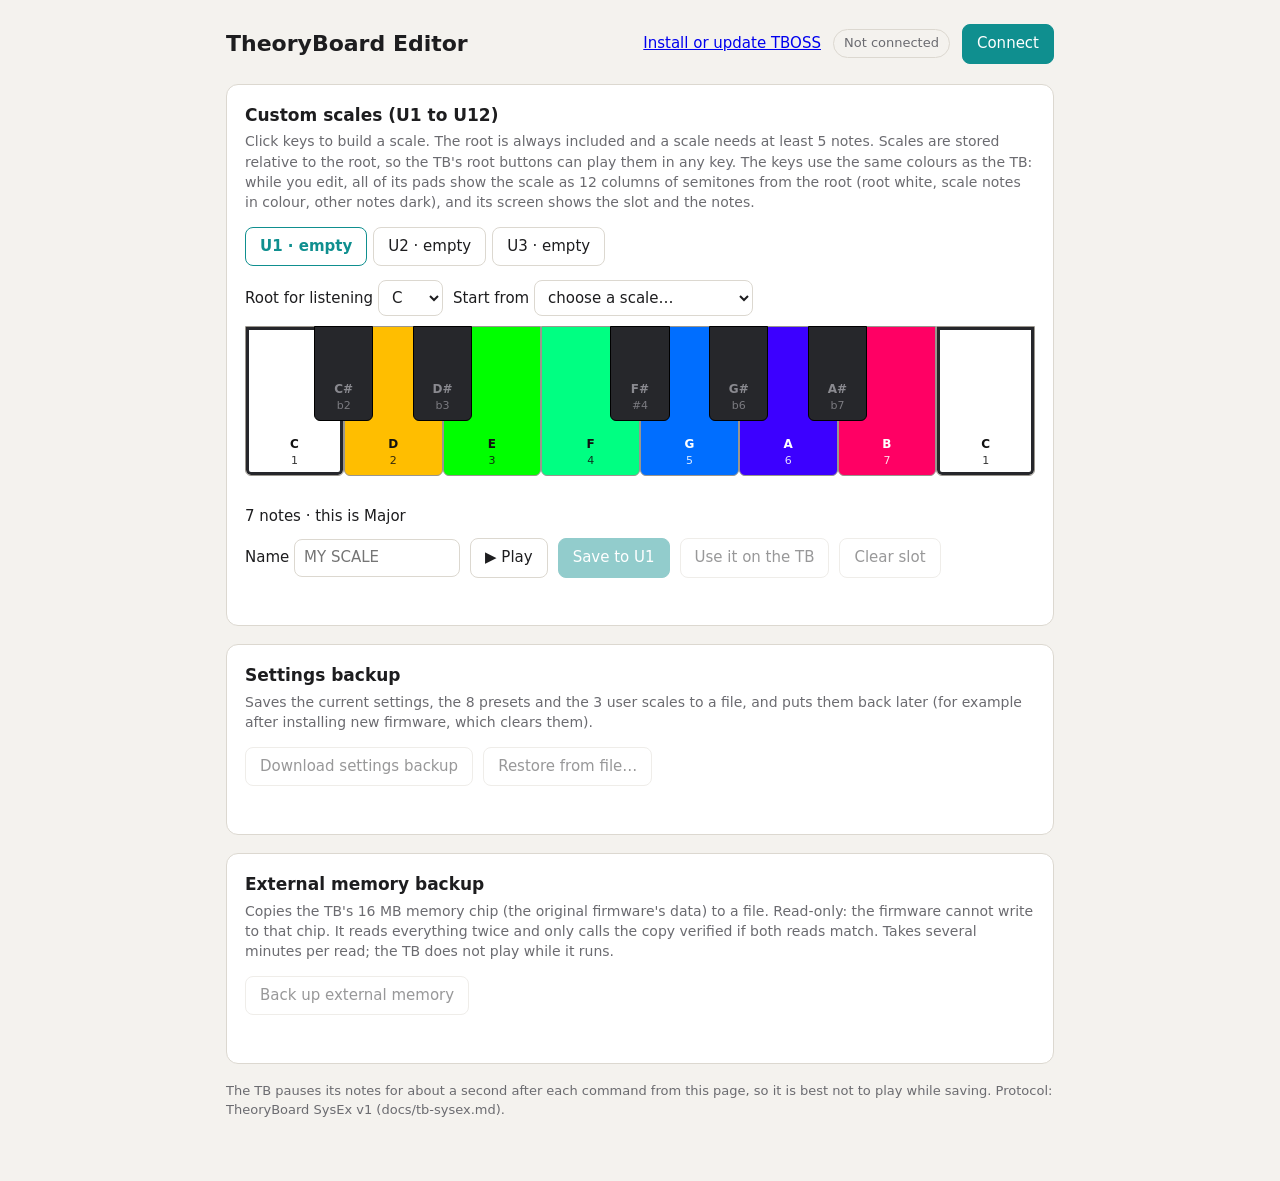
==== webapp/index.html @ 1daba5ea "TBOSS 0.6.0 (pre-release): chord panel, drums, more scales and layouts, strum, arp, expression, peda" ====
<!doctype html>
<!-- SPDX-License-Identifier: GPL-3.0-or-later - TheoryBoard editor: user scales, settings backup and
     external-memory backup over Web MIDI SysEx (protocol: tb-protocol.js, docs/tb-sysex.md).
     Start it with:  python scripts/tboss_editor.py   (serves it on localhost and opens it) -->
<html lang="en">
<head>
<meta charset="utf-8">
<meta name="viewport" content="width=device-width, initial-scale=1">
<title>TheoryBoard Editor</title>
<link rel="icon" href="data:,">
<style>
  :root {
    --bg: #f4f2ee; --panel: #ffffff; --text: #1d1d1f; --muted: #6b6b70; --line: #dcd8d0;
    --accent: #0f8f8f; --accent-text: #ffffff; --white-key: #ffffff; --black-key: #1f2024;
    --warn: #b3261e; --ok: #2b7a3d;
  }
  @media (prefers-color-scheme: dark) {
    :root { --bg: #151618; --panel: #1f2124; --text: #ecebe8; --muted: #9a9aa0; --line: #33363b;
      --white-key: #e9e7e2; --black-key: #0b0b0c; --warn: #f2726a; --ok: #6fcf86; }
  }
  * { box-sizing: border-box; }
  body { margin: 0; background: var(--bg); color: var(--text);
    font: 15px/1.45 system-ui, -apple-system, "Segoe UI", Roboto, sans-serif; }
  main { max-width: 860px; margin: 0 auto; padding: 24px 16px 48px; }
  header { display: flex; align-items: center; gap: 12px; flex-wrap: wrap; margin-bottom: 20px; }
  h1 { font-size: 22px; margin: 0; flex: 1; }
  h2 { font-size: 17px; margin: 0 0 4px; }
  section { background: var(--panel); border: 1px solid var(--line); border-radius: 12px; padding: 18px; margin-bottom: 18px; }
  p.hint { color: var(--muted); margin: 4px 0 14px; font-size: 14px; }
  button { font: inherit; padding: 8px 14px; border-radius: 8px; border: 1px solid var(--line);
    background: var(--panel); color: var(--text); cursor: pointer; }
  button.primary { background: var(--accent); border-color: var(--accent); color: var(--accent-text); }
  button:disabled { opacity: .45; cursor: not-allowed; }
  select, input[type=text] { font: inherit; padding: 7px 9px; border-radius: 8px; border: 1px solid var(--line);
    background: var(--panel); color: var(--text); }
  .row { display: flex; gap: 10px; align-items: center; flex-wrap: wrap; margin: 10px 0; }
  .pill { font-size: 13px; padding: 4px 10px; border-radius: 999px; border: 1px solid var(--line); color: var(--muted); }
  .pill.on { color: var(--ok); border-color: var(--ok); }
  .tabs { display: flex; flex-wrap: wrap; gap: 6px; margin: 8px 0 14px; }
  .tabs button[aria-selected=true] { border-color: var(--accent); color: var(--accent); font-weight: 600; }
  .piano { position: relative; height: 170px; margin: 8px 0 4px; user-select: none; touch-action: manipulation; }
  .key { position: absolute; top: 0; border: 1px solid #9a968e; border-radius: 0 0 6px 6px; cursor: pointer;
    display: flex; flex-direction: column; justify-content: flex-end; align-items: center; padding-bottom: 6px;
    font-size: 12px; font-weight: 600; }
  .key.white { height: 150px; background: var(--white-key); color: #333; z-index: 1; }
  .key.black { height: 95px; background: var(--black-key); color: #ddd; z-index: 2; border-color: #000; }
  /* Same colours as the board's pads in editor view: root white, scale notes in their
     rainbow colour (tb-protocol.js PAD_HUES), other notes nearly dark. */
  .key.off { background: #26272b; color: #8a8a90; border-color: #000; }
  .key.root { cursor: default; box-shadow: inset 0 0 0 3px #26272b; }
  .key.outside { opacity: .25; cursor: default; }
  .key small { font-weight: 400; font-size: 11px; opacity: .85; }
  .key.playing { outline: 3px solid #f2c94c; outline-offset: -3px; }
  .status { min-height: 1.4em; font-size: 14px; }
  .status.err { color: var(--warn); } .status.good { color: var(--ok); }
  progress { width: 100%; height: 14px; }
  code { font-size: 13px; }
  .facts { font-size: 13px; color: var(--muted); }
  .hidden { display: none; }
  a.download { display: inline-block; margin-right: 12px; }
</style>
</head>
<body>
<main>
  <header>
    <h1>TheoryBoard Editor</h1>
    <a href="install.html">Install or update TBOSS</a>
    <span id="conn" class="pill">Not connected</span>
    <button id="connect" class="primary">Connect</button>
  </header>
  <div id="unsupported" class="status err hidden">This browser has no Web MIDI. Use Chrome or Edge on a desktop computer.</div>
  <div class="row hidden" id="ports">
    <label>Board: <select id="portSelect"></select></label>
    <span class="facts" id="facts"></span>
  </div>

  <section id="scales">
    <h2>Custom scales (U1 to U12)</h2>
    <p class="hint">Click keys to build a scale. The root is always included and a scale needs at least 5 notes.
      Scales are stored relative to the root, so the TB's root buttons can play them in any key.
      The keys use the same colours as the TB: while you edit, all of its pads show the scale as 12 columns of
      semitones from the root (root white, scale notes in colour, other notes dark), and its screen shows the slot and
      the notes.</p>
    <div class="tabs" role="tablist" id="slotTabs"></div>
    <div class="row">
      <label>Root for listening <select id="root"></select></label>
      <label>Start from <select id="startFrom"><option value="">choose a scale…</option></select></label>
    </div>
    <div class="piano" id="piano" aria-label="One octave of piano keys"></div>
    <div class="row"><span id="summary"></span></div>
    <div class="row">
      <label>Name <input type="text" id="name" maxlength="12" placeholder="MY SCALE" size="14"></label>
      <button id="play">▶ Play</button>
      <button id="save" class="primary" disabled>Save to U1</button>
      <button id="use" disabled>Use it on the TB</button>
      <button id="clear" disabled>Clear slot</button>
    </div>
    <div class="status" id="scaleStatus"></div>
  </section>

  <section>
    <h2>Settings backup</h2>
    <p class="hint">Saves the current settings, the 8 presets and the 3 user scales to a file, and puts them back later
      (for example after installing new firmware, which clears them).</p>
    <div class="row">
      <button id="backup" disabled>Download settings backup</button>
      <label><button id="restorePick" disabled>Restore from file…</button><input type="file" id="restoreFile" accept=".json" class="hidden"></label>
    </div>
    <div class="status" id="settingsStatus"></div>
  </section>

  <section>
    <h2>External memory backup</h2>
    <p class="hint">Copies the TB's 16 MB memory chip (the original firmware's data) to a file. Read-only: the firmware cannot
      write to that chip. It reads everything twice and only calls the copy verified if both reads match.
      Takes several minutes per read; the TB does not play while it runs.</p>
    <div class="row">
      <button id="norStart" disabled>Back up external memory</button>
      <button id="norCancel" class="hidden">Cancel</button>
    </div>
    <progress id="norProgress" value="0" max="1" class="hidden"></progress>
    <div class="status" id="norStatus"></div>
    <div id="norLinks"></div>
  </section>

  <p class="facts">The TB pauses its notes for about a second after each command from this page, so it is best not to
    play while saving. Protocol: TheoryBoard SysEx v1 (docs/tb-sysex.md).</p>
</main>
<script type="module">
import * as tb from './tb-protocol.js';
import * as midi from './tb-midi.js';

const $ = (id) => document.getElementById(id);
const NOTES = ['C', 'C#', 'D', 'D#', 'E', 'F', 'F#', 'G', 'G#', 'A', 'A#', 'B'];
const BLACK = new Set([1, 3, 6, 8, 10]);
const state = { access: null, out: null, inp: null, info: null, slot: 0, slots: [null, null, null],
  mask: tb.maskOf([0, 2, 4, 5, 7, 9, 11]), root: 0, busy: false, cancel: false };

// ---- Web MIDI request/reply (tb-midi.js) -------------------------------------------
const link = midi.caller();
const call = (message, timeout) => link.call(message, timeout);
const ok = (message, timeout) => link.ok(message, timeout);
function say(id, text, kind = '') { const el = $(id); el.textContent = text; el.className = 'status ' + kind; }

// ---- connection -------------------------------------------------------------
function fillPorts() {
  const sel = $('portSelect'); const list = midi.boardOutputs(state.access);
  sel.innerHTML = '';
  for (const p of list) sel.add(new Option(p.name, p.id));
  $('ports').classList.toggle('hidden', !list.length);
  return list;
}
async function usePort(id) {
  state.out = state.access.outputs.get(id) || null;
  state.inp = midi.inputFor(state.access, state.out);
  link.use(state.out, state.inp);
  await identify();
}
async function identify() {
  try {
    state.info = tb.decodeIdentify(await ok(tb.identify()));
    const i = state.info;
    $('conn').textContent = 'Connected'; $('conn').classList.add('on');
    $('facts').textContent = `firmware ${i.version ? 'TBOSS ' + i.version : 'stage ' + i.stage}, protocol v${i.protocol}; external memory: ` +
      (i.norPresent ? `${i.norBytes / 1048576} MB (JEDEC ${i.jedec.map((b) => b.toString(16).padStart(2, '0')).join(' ')})` : 'not found');
    for (const b of ['backup', 'restorePick']) $(b).disabled = false;
    $('norStart').disabled = !i.norPresent;
  } catch (e) {
    state.info = null;
    $('conn').textContent = 'No TheoryBoard reply'; $('conn').classList.remove('on');
    say('scaleStatus', `Could not talk to the TB (${e.message}). Is TBOSS installed and the right port chosen?`, 'err');
    refreshButtons();
    return;
  }
  try {
    await loadSlots();
  } catch (e) { // the board answered: this is the page itself (for example half of it loaded from an old cache)
    say('scaleStatus', `The page hit an error (${e.message}). Reload it with Ctrl+F5 (Cmd+Shift+R on a Mac).`, 'err');
  }
  refreshButtons();
}
$('connect').onclick = async () => {
  if (!navigator.requestMIDIAccess) { $('unsupported').classList.remove('hidden'); return; }
  try {
    state.access = await midi.access();
  } catch (e) {
    say('scaleStatus', e.message[0].toUpperCase() + e.message.slice(1) + '.', 'err');
    return;
  }
  state.access.onstatechange = () => {
    const list = fillPorts();
    if (!list.some((p) => state.out && p.id === state.out.id)) { state.out = null; link.use(null, null); }
  };
  const list = fillPorts();
  if (!list.length) { say('scaleStatus', 'No MIDI devices found. Plug in the TB and press Connect again.', 'err'); return; }
  $('connect').textContent = 'Reconnect';
  await usePort(list[0].id);
};
$('portSelect').onchange = (e) => usePort(e.target.value);

// ---- scale editor -----------------------------------------------------------
for (let i = 0; i < 12; i++) $('root').add(new Option(NOTES[i], i));
for (const s of tb.KNOWN_SCALES) $('startFrom').add(new Option(s.name, s.mask));
$('root').onchange = (e) => { state.root = +e.target.value; draw(); sendPreview(); };
$('startFrom').onchange = (e) => { if (e.target.value) { state.mask = +e.target.value; draw(); sendPreview(); } e.target.value = ''; };
$('name').oninput = (e) => { const c = tb.cleanName(e.target.value); if (c !== e.target.value.toUpperCase().trimEnd()) e.target.value = c; refreshButtons(); };

// User slots: 12 on firmware 0.6.0+, 3 before (IDENTIFY says which).
const userSlots = () => (state.info && state.info.userScales) || 3;
function slotLabel(i) { const s = state.slots[i]; return `U${i + 1}` + (s && s.mask ? ` · ${s.name || 'unnamed'}` : ' · empty'); }
function drawTabs() {
  const tabs = $('slotTabs'); tabs.innerHTML = '';
  if (state.slot >= userSlots()) state.slot = 0;
  for (let i = 0; i < userSlots(); i++) {
    const b = document.createElement('button');
    b.textContent = slotLabel(i); b.setAttribute('role', 'tab'); b.setAttribute('aria-selected', String(i === state.slot));
    b.onclick = () => { state.slot = i; const s = state.slots[i]; if (s && s.mask) { state.mask = s.mask; $('name').value = s.name; } drawTabs(); draw(); refreshButtons(); sendPreview(); };
    tabs.appendChild(b);
  }
}
function draw() {
  const piano = $('piano'); piano.innerHTML = '';
  // Keys from the white key at/below the root to the white key at/above root + 12.
  const lo = BLACK.has(state.root) ? state.root - 1 : state.root;
  const hiTop = state.root + 12;
  const hi = BLACK.has(hiTop % 12) ? hiTop + 1 : hiTop;
  const whites = []; for (let p = lo; p <= hi; p++) if (!BLACK.has(((p % 12) + 12) % 12)) whites.push(p);
  const w = 100 / whites.length;
  const place = (p, x, width, black) => {
    const offset = p - state.root, pc = ((p % 12) + 12) % 12;
    const k = document.createElement('div');
    k.className = 'key ' + (black ? 'black' : 'white');
    k.dataset.offset = String(offset);
    k.style.left = x + '%'; k.style.width = width + '%';
    const inside = offset >= 0 && offset <= 12;
    const isRoot = offset === 0 || offset === 12;
    const on = inside && ((state.mask >> (offset % 12)) & 1);
    if (!inside) k.classList.add('outside');
    else if (isRoot || on) {
      const [r, g, b] = isRoot ? [255, 255, 255] : tb.PAD_HUES[pc];
      k.style.background = `rgb(${r}, ${g}, ${b})`;
      k.style.color = 0.299 * r + 0.587 * g + 0.114 * b > 140 ? '#111' : '#fff'; // readable on light and dark colours
      if (isRoot) k.classList.add('root');
    } else k.classList.add('off');
    k.innerHTML = inside ? `${NOTES[pc]}<small>${tb.INTERVALS[offset % 12]}</small>` : NOTES[pc];
    k.title = inside ? (isRoot ? 'Root (always in the scale)' : `${NOTES[pc]}: click to ${on ? 'remove' : 'add'}`) : '';
    if (inside && !isRoot) k.onclick = () => { state.mask ^= 1 << offset; draw(); sendPreview(); };
    piano.appendChild(k);
  };
  whites.forEach((p, i) => place(p, i * w, w, false));
  whites.forEach((p, i) => { const b = p + 1; if (BLACK.has(((b % 12) + 12) % 12) && b <= hi) place(b, (i + 1) * w - w * 0.3, w * 0.6, true); });
  const n = tb.noteCount(state.mask), names = tb.scaleNamesFor(state.mask);
  $('summary').textContent = `${n} notes` + (names.length ? ` · this is ${names.join(' / ')}` : '') +
    (n < 5 ? ' · add at least ' + (5 - n) + ' more' : '');
  refreshButtons();
}
function refreshButtons() {
  const connected = !!state.info, valid = tb.maskOk(state.mask);
  $('save').textContent = `Save to U${state.slot + 1}`;
  $('save').disabled = !connected || !valid || state.busy;
  const stored = state.slots[state.slot];
  $('use').disabled = !connected || !stored || !stored.mask || state.busy;
  $('clear').disabled = !connected || !stored || !stored.mask || state.busy;
}
async function loadSlots() {
  state.slots = [];
  for (let i = 0; i < userSlots(); i++) {
    try { state.slots[i] = tb.decodeScale(await ok(tb.getScale(i))); } catch { state.slots[i] = null; }
  }
  const s = state.slots[state.slot];
  if (s && s.mask) { state.mask = s.mask; $('name').value = s.name; }
  drawTabs(); draw(); sendPreview();
}
$('save').onclick = async () => {
  const slot = state.slot, name = tb.cleanName($('name').value) || `SCALE U${slot + 1}`;
  state.busy = true; refreshButtons();
  try {
    await ok(tb.setScale(slot, state.mask, name));
    state.slots[slot] = tb.decodeScale(await ok(tb.getScale(slot)));
    $('name').value = state.slots[slot].name;
    say('scaleStatus', `Saved to U${slot + 1}. Press U${slot + 1} on the TB (or "Use it on the TB") to play it.`, 'good');
  } catch (e) {
    say('scaleStatus', `Not saved: ${e.message}.` + (e.message.includes('accepted') ? ' (A scale in use must keep at least 5 notes and fit the pads.)' : ''), 'err');
  }
  state.busy = false; drawTabs(); refreshButtons();
};
$('use').onclick = async () => {
  try { await ok(tb.selectScale(tb.BUILT_IN_SCALES + state.slot)); say('scaleStatus', `The TB now plays U${state.slot + 1}.`, 'good'); }
  catch (e) { say('scaleStatus', `Could not select it: ${e.message}.`, 'err'); }
};
$('clear').onclick = async () => {
  const slot = state.slot;
  try {
    await ok(tb.setScale(slot, 0, ''));
    state.slots[slot] = { slot, mask: 0, name: '' };
    say('scaleStatus', `U${slot + 1} is empty now.`, 'good');
  } catch (e) { say('scaleStatus', `Not cleared: ${e.message} (the scale in use cannot be cleared; pick another first).`, 'err'); }
  drawTabs(); refreshButtons();
};

// Preview on the TB while editing (no reply, does not pause playing). Expires on the
// TB after 5 s, so it is refreshed every 2 s while the page is visible.
function sendPreview(off = false) {
  if (!state.out || !state.info) return;
  const slot = tb.versionAtLeast(state.info.version, 0, 5) ? state.slot : undefined;
  try { state.out.send(tb.preview(off ? 0 : state.mask, state.root, slot)); } catch { /* port gone */ }
}
setInterval(() => { if (document.visibilityState === 'visible') sendPreview(); }, 2000);
document.addEventListener('visibilitychange', () => { if (document.visibilityState !== 'visible') sendPreview(true); });
window.addEventListener('pagehide', () => sendPreview(true));

// Listen in the browser: the scale up an octave from the chosen root.
// The keys light up as they sound, so it is visible even when the speakers are silent.
let audio = null;
$('play').onclick = async () => {
  const offsets = [...tb.semitonesOf(state.mask), 12];
  try {
    audio = audio || new (window.AudioContext || window.webkitAudioContext)();
    if (audio.state !== 'running') await audio.resume();
    const t0 = audio.currentTime + 0.05;
    offsets.forEach((offset, i) => {
      const osc = audio.createOscillator(), gain = audio.createGain();
      osc.type = 'triangle'; osc.frequency.value = 440 * 2 ** ((60 + state.root + offset - 69) / 12);
      const t = t0 + i * 0.28;
      gain.gain.setValueAtTime(0, audio.currentTime);
      gain.gain.setValueAtTime(0, t); gain.gain.linearRampToValueAtTime(0.3, t + 0.02);
      gain.gain.exponentialRampToValueAtTime(0.001, t + 0.5);
      osc.connect(gain).connect(audio.destination); osc.start(t); osc.stop(t + 0.55);
    });
    offsets.forEach((offset, i) => setTimeout(() => {
      document.querySelectorAll('.key.playing').forEach((k) => k.classList.remove('playing'));
      const key = document.querySelector(`.key[data-offset="${offset}"]`);
      if (key) key.classList.add('playing');
    }, 50 + i * 280));
    setTimeout(() => document.querySelectorAll('.key.playing').forEach((k) => k.classList.remove('playing')), 50 + offsets.length * 280);
    say('scaleStatus', `Playing ${offsets.map((o) => NOTES[(state.root + o) % 12]).join(' ')} (audio ${audio.state}, ` +
      `${audio.sampleRate} Hz). Silent? Check the computer's volume, the tab is not muted, and no other program ` +
      `(for example a DAW or audio interface in exclusive/ASIO mode) is holding the sound device.`);
  } catch (e) {
    say('scaleStatus', `Could not play sound in this browser: ${e.message}`, 'err');
  }
};

// ---- settings backup ----------------------------------------------------------
function download(name, data, type) {
  const url = URL.createObjectURL(new Blob([data], { type }));
  const a = document.createElement('a'); a.href = url; a.download = name; a.click();
  setTimeout(() => URL.revokeObjectURL(url), 60000);
  return url;
}
const stamp = () => new Date().toISOString().slice(0, 19).replace(/[:T]/g, '-');
$('backup').onclick = async () => {
  try {
    const records = await tb.readRecords(call, userSlots());
    download(`theoryboard-settings-${stamp()}.json`,
      JSON.stringify(tb.makeBackup(records, state.info && state.info.version), null, 1), 'application/json');
    say('settingsStatus', `Backup saved: ${records.length} records (settings, presets and user scales).`, 'good');
  } catch (e) { say('settingsStatus', `Backup failed: ${e.message}.`, 'err'); }
};
$('restorePick').onclick = () => $('restoreFile').click();
$('restoreFile').onchange = async (e) => {
  const file = e.target.files[0]; e.target.value = '';
  if (!file) return;
  try {
    const result = await tb.writeRecords(call, tb.parseBackup(await file.text()));
    say('settingsStatus', `Restored ${result.done} of ${result.total} records.` +
      (result.failed.length ? ' Not restored: ' + result.failed.join('; ') : ''), result.failed.length ? 'err' : 'good');
    await loadSlots();
  } catch (err) { say('settingsStatus', `Restore failed: ${err.message}.`, 'err'); }
};

// ---- external memory backup -------------------------------------------------------
async function readNor(size, pass, total, image, compare) {
  const started = performance.now(); let mismatches = 0;
  for (let address = 0; address < size; address += tb.NOR_CHUNK) {
    if (state.cancel) throw new Error('cancelled');
    const length = Math.min(tb.NOR_CHUNK, size - address);
    let chunk = null, lastError = null;
    for (let attempt = 0; attempt < 3 && !chunk; attempt++) {
      try { chunk = tb.decodeNor(await ok(tb.norRead(address, length), 3000), address, length); }
      catch (e) { lastError = e; }
    }
    if (!chunk) throw new Error(`read failed at 0x${address.toString(16)}: ${lastError.message}`);
    if (compare) { for (let i = 0; i < length; i++) if (image[address + i] !== chunk[i]) mismatches++; }
    else image.set(chunk, address);
    const done = (address + length) / size, secs = (performance.now() - started) / 1000;
    $('norProgress').value = (pass - 1 + done) / total;
    say('norStatus', `Read ${pass} of ${total}: ${(done * 100).toFixed(1)}% · about ${Math.max(0, Math.round(secs / done - secs))} s left`);
  }
  return mismatches;
}
$('norStart').onclick = async () => {
  const size = state.info && state.info.norBytes;
  if (!size) return;
  state.cancel = false; state.busy = true; refreshButtons();
  $('norStart').disabled = true; $('norCancel').classList.remove('hidden'); $('norProgress').classList.remove('hidden');
  $('norLinks').innerHTML = '';
  const image = new Uint8Array(size);
  try {
    await readNor(size, 1, 2, image, false);
    const mismatches = await readNor(size, 2, 2, image, true);
    const hash = [...new Uint8Array(await crypto.subtle.digest('SHA-256', image))].map((b) => b.toString(16).padStart(2, '0')).join('');
    const name = `theoryboard-external-memory-${stamp()}`;
    const verified = mismatches === 0;
    const info = `TheoryBoard external memory (W25Q128) backup\ncreated ${new Date().toISOString()}\n` +
      `JEDEC ${state.info.jedec.map((b) => b.toString(16).padStart(2, '0')).join(' ')}, ${size} bytes\n` +
      `SHA256 ${hash}\nread twice: ${verified ? 'identical' : mismatches + ' bytes differed (NOT verified)'}\n`;
    const links = $('norLinks');
    for (const [file, data, type] of [[name + '.bin', image, 'application/octet-stream'], [name + '.txt', info, 'text/plain']]) {
      const a = document.createElement('a'); a.className = 'download'; a.textContent = 'Download ' + file;
      a.download = file; a.href = URL.createObjectURL(new Blob([data], { type })); links.appendChild(a);
    }
    say('norStatus', verified ? `Done: both reads identical. SHA256 ${hash.slice(0, 16)}… Save both files somewhere safe.`
      : `Both reads finished but ${mismatches} bytes differed: the copy is NOT verified. Try again.`, verified ? 'good' : 'err');
    $('norProgress').value = 1;
  } catch (e) { say('norStatus', `Stopped: ${e.message}.`, 'err'); }
  state.busy = false; $('norStart').disabled = false; $('norCancel').classList.add('hidden'); refreshButtons();
};
$('norCancel').onclick = () => { state.cancel = true; };

drawTabs(); draw();
if (!navigator.requestMIDIAccess) $('unsupported').classList.remove('hidden');
</script>
</body>
</html>
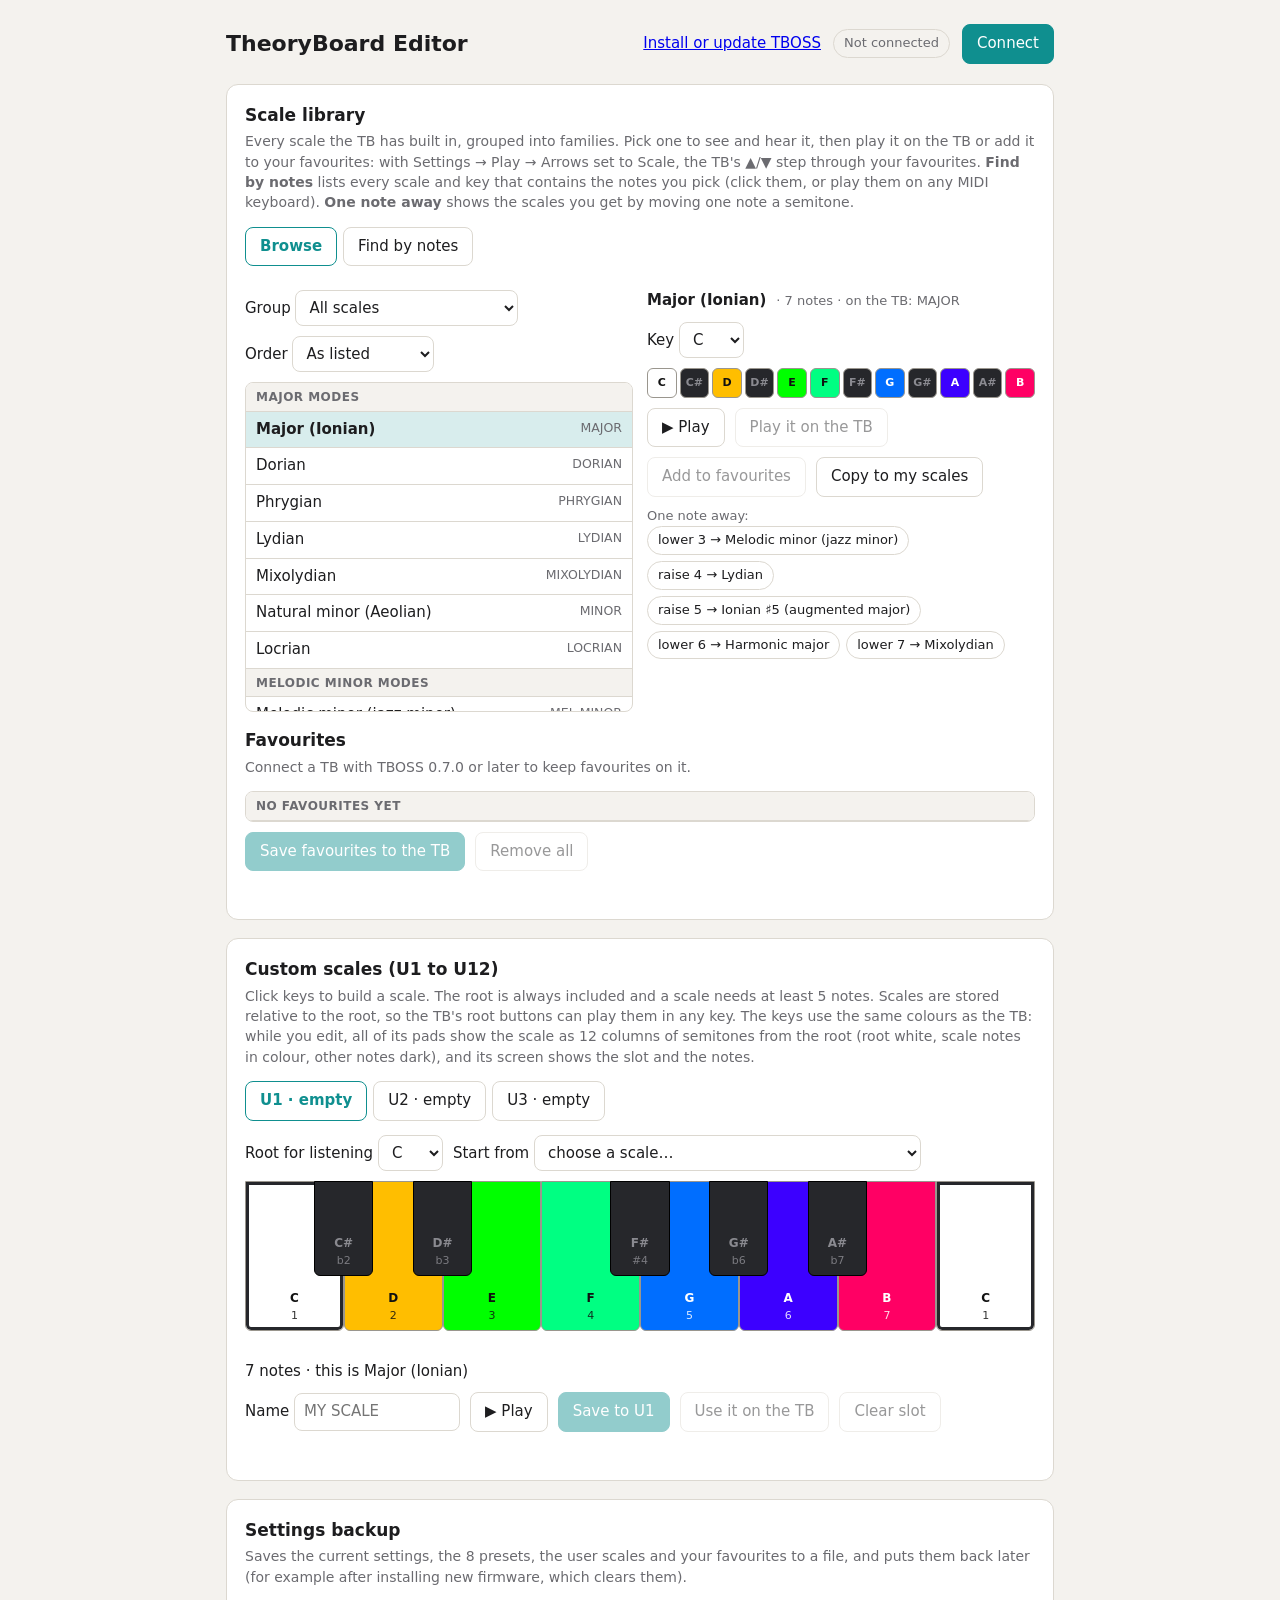
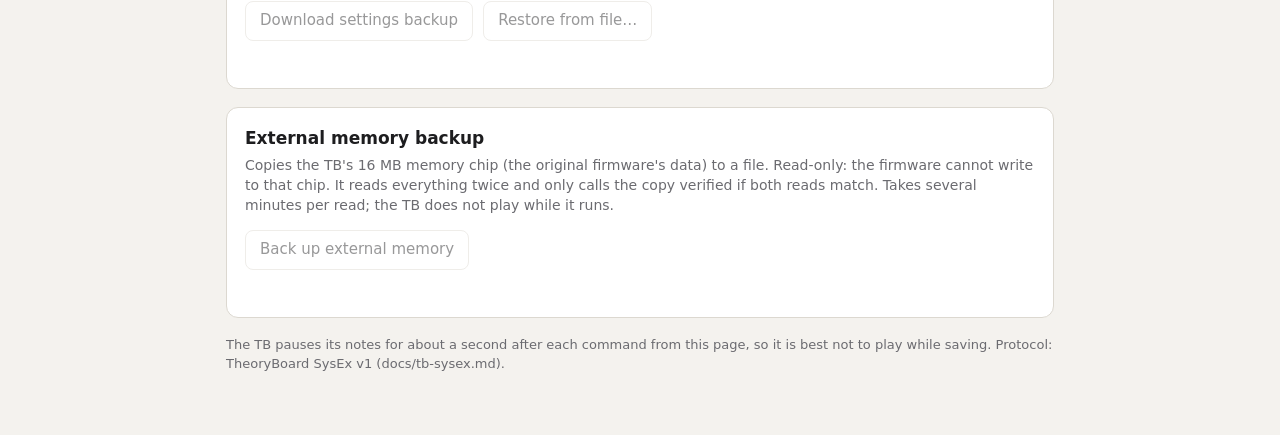
==== commit 33f99e16: "TBOSS 0.7.0 (pre-release): scale library, families, favourites, strum feel and capo 86 built-in scal" ====
--- a/webapp/index.html
+++ b/webapp/index.html
@@ -1,6 +1,7 @@
 <!doctype html>
-<!-- SPDX-License-Identifier: GPL-3.0-or-later - TheoryBoard editor: user scales, settings backup and
-     external-memory backup over Web MIDI SysEx (protocol: tb-protocol.js, docs/tb-sysex.md).
+<!-- SPDX-License-Identifier: GPL-3.0-or-later - TheoryBoard editor: the scale library and favourites,
+     user scales, settings backup and external-memory backup over Web MIDI SysEx (protocol:
+     tb-protocol.js, docs/tb-sysex.md; scale list: tb-scales.js from scripts/gen_scales.py).
      Start it with:  python scripts/tboss_editor.py   (serves it on localhost and opens it) -->
 <html lang="en">
 <head>
@@ -58,6 +59,26 @@
   .facts { font-size: 13px; color: var(--muted); }
   .hidden { display: none; }
   a.download { display: inline-block; margin-right: 12px; }
+  /* Scale library */
+  .lib { display: grid; grid-template-columns: minmax(0, 1fr) minmax(0, 1fr); gap: 14px; }
+  @media (max-width: 680px) { .lib { grid-template-columns: minmax(0, 1fr); } }
+  .list { max-height: 330px; overflow-y: auto; border: 1px solid var(--line); border-radius: 8px; }
+  .list button { display: flex; width: 100%; justify-content: space-between; gap: 8px; text-align: left;
+    border: 0; border-bottom: 1px solid var(--line); border-radius: 0; padding: 7px 10px; background: transparent; }
+  .list button:last-child { border-bottom: 0; }
+  .list button[aria-selected=true] { background: color-mix(in srgb, var(--accent) 16%, transparent); font-weight: 600; }
+  .list .group { padding: 6px 10px 4px; font-size: 12px; font-weight: 600; color: var(--muted); text-transform: uppercase;
+    letter-spacing: .04em; border-bottom: 1px solid var(--line); background: var(--bg); }
+  .list small { color: var(--muted); font-weight: 400; white-space: nowrap; }
+  .strip { display: grid; grid-template-columns: repeat(12, minmax(0, 1fr)); gap: 3px; margin: 8px 0; }
+  .strip div { aspect-ratio: 1; border-radius: 6px; display: flex; align-items: center; justify-content: center;
+    font-size: 11px; font-weight: 600; background: #26272b; color: #8a8a90; cursor: default; user-select: none;
+    border: 1px solid #9a968e; }
+  .strip.pick div { cursor: pointer; }
+  .chips { display: flex; flex-wrap: wrap; gap: 6px; }
+  .chips button { padding: 4px 10px; font-size: 13px; border-radius: 999px; }
+  .fav { display: flex; align-items: center; gap: 6px; padding: 4px 10px; border-bottom: 1px solid var(--line); }
+  .fav span { flex: 1; } .fav button { padding: 2px 8px; font-size: 13px; }
 </style>
 </head>
 <body>
@@ -73,6 +94,53 @@
     <label>Board: <select id="portSelect"></select></label>
     <span class="facts" id="facts"></span>
   </div>
+
+  <section id="library">
+    <h2>Scale library</h2>
+    <p class="hint">Every scale the TB has built in, grouped into families. Pick one to see and hear it, then play it on the TB or
+      add it to your favourites: with Settings → Play → Arrows set to Scale, the TB's ▲/▼ step through your favourites.
+      <b>Find by notes</b> lists every scale and key that contains the notes you pick (click them, or play them on any MIDI
+      keyboard). <b>One note away</b> shows the scales you get by moving one note a semitone.</p>
+    <div class="tabs" role="tablist">
+      <button id="modeBrowse" role="tab" aria-selected="true">Browse</button>
+      <button id="modeFind" role="tab" aria-selected="false">Find by notes</button>
+    </div>
+    <div class="lib">
+      <div>
+        <div id="browseControls" class="row">
+          <label>Group <select id="libGroup"><option value="">All scales</option></select></label>
+          <label>Order <select id="libOrder"><option value="group">As listed</option><option value="bright">Bright → dark</option></select></label>
+        </div>
+        <div id="findControls" class="hidden">
+          <div class="strip pick" id="findStrip" aria-label="Notes to find"></div>
+          <div class="row"><button id="findClear">Clear notes</button><label><input type="checkbox" id="findListen"> Listen to MIDI keyboards</label></div>
+        </div>
+        <div class="list" id="libList"></div>
+      </div>
+      <div>
+        <div class="row"><b id="libName">Major (Ionian)</b><small class="facts" id="libFacts"></small></div>
+        <div class="row"><label>Key <select id="libRoot"></select></label></div>
+        <div class="strip" id="libStrip"></div>
+        <div class="row">
+          <button id="libPlay">▶ Play</button>
+          <button id="libUse" disabled>Play it on the TB</button>
+          <button id="libFav" disabled>Add to favourites</button>
+          <button id="libCopy">Copy to my scales</button>
+        </div>
+        <div class="facts">One note away:</div>
+        <div class="chips" id="libNear"></div>
+        <div class="status" id="libStatus"></div>
+      </div>
+    </div>
+    <h2 style="margin-top:16px">Favourites <small class="facts" id="favCount"></small></h2>
+    <p class="hint" id="favHint">Connect a TB with TBOSS 0.7.0 or later to keep favourites on it.</p>
+    <div class="list" id="favList"></div>
+    <div class="row">
+      <button id="favSave" class="primary" disabled>Save favourites to the TB</button>
+      <button id="favClear" disabled>Remove all</button>
+    </div>
+    <div class="status" id="favStatus"></div>
+  </section>
 
   <section id="scales">
     <h2>Custom scales (U1 to U12)</h2>
@@ -100,7 +168,7 @@
 
   <section>
     <h2>Settings backup</h2>
-    <p class="hint">Saves the current settings, the 8 presets and the 3 user scales to a file, and puts them back later
+    <p class="hint">Saves the current settings, the 8 presets, the user scales and your favourites to a file, and puts them back later
       (for example after installing new firmware, which clears them).</p>
     <div class="row">
       <button id="backup" disabled>Download settings backup</button>
@@ -174,6 +242,7 @@
   }
   try {
     await loadSlots();
+    await loadFavourites();
   } catch (e) { // the board answered: this is the page itself (for example half of it loaded from an old cache)
     say('scaleStatus', `The page hit an error (${e.message}). Reload it with Ctrl+F5 (Cmd+Shift+R on a Mac).`, 'err');
   }
@@ -201,7 +270,6 @@
 // ---- scale editor -----------------------------------------------------------
 for (let i = 0; i < 12; i++) $('root').add(new Option(NOTES[i], i));
 for (const s of tb.KNOWN_SCALES) $('startFrom').add(new Option(s.name, s.mask));
-$('root').onchange = (e) => { state.root = +e.target.value; draw(); sendPreview(); };
 $('startFrom').onchange = (e) => { if (e.target.value) { state.mask = +e.target.value; draw(); sendPreview(); } e.target.value = ''; };
 $('name').oninput = (e) => { const c = tb.cleanName(e.target.value); if (c !== e.target.value.toUpperCase().trimEnd()) e.target.value = c; refreshButtons(); };
 
@@ -341,6 +409,198 @@
   }
 };
 
+
+// ---- scale library, find by notes, one note away, favourites ---------------------------------
+const lib = { mode: 'browse', sel: tb.KNOWN_SCALES[0], find: 0, favs: [], favDirty: false, listeners: [] };
+const favSupported = () => !!state.info && tb.versionAtLeast(state.info.version, 0, 7);
+// Built-in scales and the user slots that hold a scale (ids 12..23).
+function libScales() {
+  const mine = state.slots.map((s, i) => (s && s.mask ? { id: tb.USER_FIRST + i, name: `U${i + 1} · ${s.name || 'unnamed'}`,
+    short: `U${i + 1}`, group: 'My scales', mask: s.mask } : null)).filter(Boolean);
+  return [...tb.KNOWN_SCALES, ...mine];
+}
+function nameOf(id) {
+  const s = libScales().find((x) => x.id === id);
+  return s ? s.name : id >= tb.USER_FIRST && id < tb.USER_FIRST + 12 ? `U${id - tb.USER_FIRST + 1} (empty)` : `scale ${id}`;
+}
+for (const g of [...new Set(tb.KNOWN_SCALES.map((s) => s.group)), 'My scales']) $('libGroup').add(new Option(g, g));
+for (let i = 0; i < 12; i++) $('libRoot').add(new Option(NOTES[i], i));
+function setRoot(root) { state.root = root; $('root').value = String(root); $('libRoot').value = String(root); draw(); drawLibDetail(); sendPreview(); }
+$('root').onchange = (e) => setRoot(+e.target.value);
+$('libRoot').onchange = (e) => setRoot(+e.target.value);
+function cell(el, pc, on, root, label) {
+  const [r, g, b] = root ? [255, 255, 255] : tb.PAD_HUES[pc];
+  if (on) { el.style.background = `rgb(${r}, ${g}, ${b})`; el.style.color = 0.299 * r + 0.587 * g + 0.114 * b > 140 ? '#111' : '#fff'; }
+  else { el.style.background = ''; el.style.color = ''; }
+  el.textContent = label;
+}
+function drawLibList() {
+  const list = $('libList'); list.innerHTML = '';
+  const add = (entry, root, label, detail) => {
+    const b = document.createElement('button');
+    b.setAttribute('aria-selected', String(!!lib.sel && entry.mask === lib.sel.mask && (root === undefined || root === state.root)));
+    const name = document.createElement('span'), small = document.createElement('small');
+    name.textContent = label; small.textContent = detail; b.append(name, small);
+    b.onclick = () => { lib.sel = entry; if (root !== undefined) setRoot(root); drawLibList(); drawLibDetail(); };
+    list.appendChild(b);
+  };
+  const header = (text) => { const d = document.createElement('div'); d.className = 'group'; d.textContent = text; list.appendChild(d); };
+  if (lib.mode === 'find') {
+    if (!lib.find) { header('Pick notes above'); return; }
+    const found = tb.scalesContaining(lib.find, libScales());
+    header(`${found.length} scale${found.length === 1 ? '' : 's'} and keys`);
+    for (const f of found.slice(0, 300)) add(f.scale, f.root, `${NOTES[f.root]} ${f.scale.name}`, `${tb.noteCount(f.scale.mask)} notes`);
+    return;
+  }
+  const group = $('libGroup').value, bright = $('libOrder').value === 'bright';
+  let scales = libScales().filter((s) => !group || s.group === group);
+  if (bright) scales = [...scales].sort((a, b) => tb.noteCount(a.mask) - tb.noteCount(b.mask) || tb.brightness(b.mask) - tb.brightness(a.mask));
+  let last = null;
+  for (const s of scales) {
+    const heading = bright ? `${tb.noteCount(s.mask)} notes, brightest first` : s.group;
+    if (heading !== last) { header(heading); last = heading; }
+    add(s, undefined, s.name, s.short);
+  }
+}
+function drawLibDetail() {
+  const s = lib.sel; if (!s) return;
+  $('libName').textContent = s.name;
+  $('libFacts').textContent = ` · ${tb.noteCount(s.mask)} notes · on the TB: ${s.short}`;
+  const strip = $('libStrip'); strip.innerHTML = '';
+  for (let i = 0; i < 12; i++) {
+    const pc = (state.root + i) % 12, d = document.createElement('div');
+    cell(d, pc, (s.mask >> i) & 1, i === 0, NOTES[pc]);
+    d.title = (s.mask >> i) & 1 ? tb.INTERVALS[i] : '';
+    strip.appendChild(d);
+  }
+  const near = $('libNear'); near.innerHTML = '';
+  const found = tb.neighbours(s.mask, libScales());
+  if (!found.length) near.textContent = 'none of the listed scales';
+  for (const n of found) {
+    const b = document.createElement('button');
+    b.textContent = `${n.to > n.from ? 'raise' : 'lower'} ${tb.INTERVALS[n.from]} → ${n.scale.name}`;
+    b.onclick = () => { lib.sel = n.scale; drawLibList(); drawLibDetail(); };
+    near.appendChild(b);
+  }
+  refreshLib();
+}
+function refreshLib() {
+  const connected = !!state.info;
+  $('libUse').disabled = !connected || !lib.sel;
+  $('libFav').disabled = !favSupported() || !lib.sel || lib.favs.includes(lib.sel.id) || lib.favs.length >= tb.FAVOURITES;
+  $('libFav').textContent = lib.sel && lib.favs.includes(lib.sel.id) ? 'In your favourites' : 'Add to favourites';
+  $('favSave').disabled = !favSupported() || !lib.favDirty;
+  $('favClear').disabled = !favSupported() || !lib.favs.length;
+  $('findListen').disabled = !state.access;
+}
+function drawFind() {
+  const strip = $('findStrip'); strip.innerHTML = '';
+  for (let pc = 0; pc < 12; pc++) {
+    const d = document.createElement('div');
+    cell(d, pc, (lib.find >> pc) & 1, false, NOTES[pc]);
+    d.onclick = () => { lib.find ^= 1 << pc; drawFind(); drawLibList(); };
+    strip.appendChild(d);
+  }
+}
+function setMode(mode) {
+  lib.mode = mode;
+  $('modeBrowse').setAttribute('aria-selected', String(mode === 'browse'));
+  $('modeFind').setAttribute('aria-selected', String(mode === 'find'));
+  $('browseControls').classList.toggle('hidden', mode !== 'browse');
+  $('findControls').classList.toggle('hidden', mode !== 'find');
+  drawLibList();
+}
+$('modeBrowse').onclick = () => setMode('browse');
+$('modeFind').onclick = () => setMode('find');
+$('libGroup').onchange = drawLibList;
+$('libOrder').onchange = drawLibList;
+$('findClear').onclick = () => { lib.find = 0; drawFind(); drawLibList(); };
+// Notes from any MIDI input (the TB itself included) add to the notes to find.
+function onNote(ev) {
+  const [status, note, velocity] = ev.data;
+  if ((status & 0xf0) === 0x90 && velocity > 0) { lib.find |= 1 << (note % 12); drawFind(); drawLibList(); }
+}
+$('findListen').onchange = (e) => {
+  for (const input of lib.listeners) input.removeEventListener('midimessage', onNote);
+  lib.listeners = [];
+  if (e.target.checked && state.access) {
+    for (const input of state.access.inputs.values()) { input.addEventListener('midimessage', onNote); lib.listeners.push(input); }
+    say('libStatus', `Listening to ${lib.listeners.length} MIDI input${lib.listeners.length === 1 ? '' : 's'}: play some notes.`);
+  }
+};
+$('libPlay').onclick = async () => {
+  const s = lib.sel; if (!s) return;
+  const offsets = [...tb.semitonesOf(s.mask), 12];
+  try {
+    audio = audio || new (window.AudioContext || window.webkitAudioContext)();
+    if (audio.state !== 'running') await audio.resume();
+    const t0 = audio.currentTime + 0.05;
+    offsets.forEach((offset, i) => {
+      const osc = audio.createOscillator(), gain = audio.createGain();
+      osc.type = 'triangle'; osc.frequency.value = 440 * 2 ** ((60 + state.root + offset - 69) / 12);
+      const t = t0 + i * 0.25;
+      gain.gain.setValueAtTime(0, audio.currentTime);
+      gain.gain.setValueAtTime(0, t); gain.gain.linearRampToValueAtTime(0.3, t + 0.02);
+      gain.gain.exponentialRampToValueAtTime(0.001, t + 0.45);
+      osc.connect(gain).connect(audio.destination); osc.start(t); osc.stop(t + 0.5);
+    });
+    say('libStatus', `Playing ${NOTES[state.root]} ${s.name}.`);
+  } catch (e) { say('libStatus', `Could not play sound in this browser: ${e.message}`, 'err'); }
+};
+$('libUse').onclick = async () => {
+  try {
+    await ok(tb.selectScale(lib.sel.id));
+    say('libStatus', `The TB now plays ${lib.sel.name} (the key stays as set on the TB).`, 'good');
+  } catch (e) {
+    say('libStatus', `Could not select it: ${e.message}` + (lib.sel.id >= tb.LIBRARY_FIRST ? ' (the library needs TBOSS 0.7.0 or later).' : '.'), 'err');
+  }
+};
+$('libFav').onclick = () => { lib.favs.push(lib.sel.id); lib.favDirty = true; drawFavs(); };
+$('libCopy').onclick = () => {
+  state.mask = lib.sel.mask; $('name').value = tb.cleanName(lib.sel.short);
+  draw(); sendPreview(); refreshButtons();
+  say('scaleStatus', `Copied ${lib.sel.name}: change it if you like, then save it to a slot.`, 'good');
+  $('scales').scrollIntoView({ behavior: 'smooth' });
+};
+function drawFavs() {
+  const list = $('favList'); list.innerHTML = '';
+  $('favCount').textContent = favSupported() ? `${lib.favs.length} of ${tb.FAVOURITES}${lib.favDirty ? ' · not saved yet' : ''}` : '';
+  $('favHint').textContent = favSupported()
+    ? 'The order here is the order ▲/▼ step through on the TB. Add scales above (your own U1 to U12 too), then save.'
+    : 'Connect a TB with TBOSS 0.7.0 or later to keep favourites on it.';
+  lib.favs.forEach((id, i) => {
+    const row = document.createElement('div'); row.className = 'fav';
+    const name = document.createElement('span'); name.textContent = `${i + 1}. ${nameOf(id)}`;
+    row.appendChild(name);
+    const moves = [['▲', 'Move up', () => { if (i > 0) lib.favs.splice(i - 1, 0, ...lib.favs.splice(i, 1)); }],
+      ['▼', 'Move down', () => { if (i < lib.favs.length - 1) lib.favs.splice(i + 1, 0, ...lib.favs.splice(i, 1)); }],
+      ['✕', 'Remove', () => { lib.favs.splice(i, 1); }]];
+    for (const [label, title, act] of moves) {
+      const b = document.createElement('button'); b.textContent = label; b.title = title;
+      b.onclick = () => { act(); lib.favDirty = true; drawFavs(); };
+      row.appendChild(b);
+    }
+    list.appendChild(row);
+  });
+  if (!lib.favs.length) { const d = document.createElement('div'); d.className = 'group'; d.textContent = 'No favourites yet'; list.appendChild(d); }
+  refreshLib();
+}
+async function loadFavourites() {
+  lib.favs = []; lib.favDirty = false;
+  if (favSupported()) {
+    const reply = await call(tb.getFavourites());
+    if (reply.status === 0) lib.favs = tb.favouritesFromWords(tb.decodeRecord(reply.data).words);
+    else if (reply.status !== 7) throw new Error(tb.STATUS[reply.status] || `status ${reply.status}`);
+  }
+  drawFavs(); drawLibList(); drawLibDetail();
+}
+$('favSave').onclick = async () => {
+  try { await ok(tb.setFavourites(lib.favs)); lib.favDirty = false; say('favStatus', `Saved ${lib.favs.length} favourites to the TB.`, 'good'); }
+  catch (e) { say('favStatus', `Not saved: ${e.message}.`, 'err'); }
+  drawFavs();
+};
+$('favClear').onclick = () => { lib.favs = []; lib.favDirty = true; drawFavs(); };
+
 // ---- settings backup ----------------------------------------------------------
 function download(name, data, type) {
   const url = URL.createObjectURL(new Blob([data], { type }));
@@ -351,10 +611,10 @@
 const stamp = () => new Date().toISOString().slice(0, 19).replace(/[:T]/g, '-');
 $('backup').onclick = async () => {
   try {
-    const records = await tb.readRecords(call, userSlots());
+    const records = await tb.readRecords(call, userSlots(), favSupported());
     download(`theoryboard-settings-${stamp()}.json`,
       JSON.stringify(tb.makeBackup(records, state.info && state.info.version), null, 1), 'application/json');
-    say('settingsStatus', `Backup saved: ${records.length} records (settings, presets and user scales).`, 'good');
+    say('settingsStatus', `Backup saved: ${records.length} records (settings, presets, user scales and favourites).`, 'good');
   } catch (e) { say('settingsStatus', `Backup failed: ${e.message}.`, 'err'); }
 };
 $('restorePick').onclick = () => $('restoreFile').click();
@@ -365,7 +625,7 @@
     const result = await tb.writeRecords(call, tb.parseBackup(await file.text()));
     say('settingsStatus', `Restored ${result.done} of ${result.total} records.` +
       (result.failed.length ? ' Not restored: ' + result.failed.join('; ') : ''), result.failed.length ? 'err' : 'good');
-    await loadSlots();
+    await loadSlots(); await loadFavourites();
   } catch (err) { say('settingsStatus', `Restore failed: ${err.message}.`, 'err'); }
 };
 
@@ -418,7 +678,7 @@
 };
 $('norCancel').onclick = () => { state.cancel = true; };
 
-drawTabs(); draw();
+drawTabs(); draw(); drawFind(); drawLibList(); drawLibDetail(); drawFavs();
 if (!navigator.requestMIDIAccess) $('unsupported').classList.remove('hidden');
 </script>
 </body>
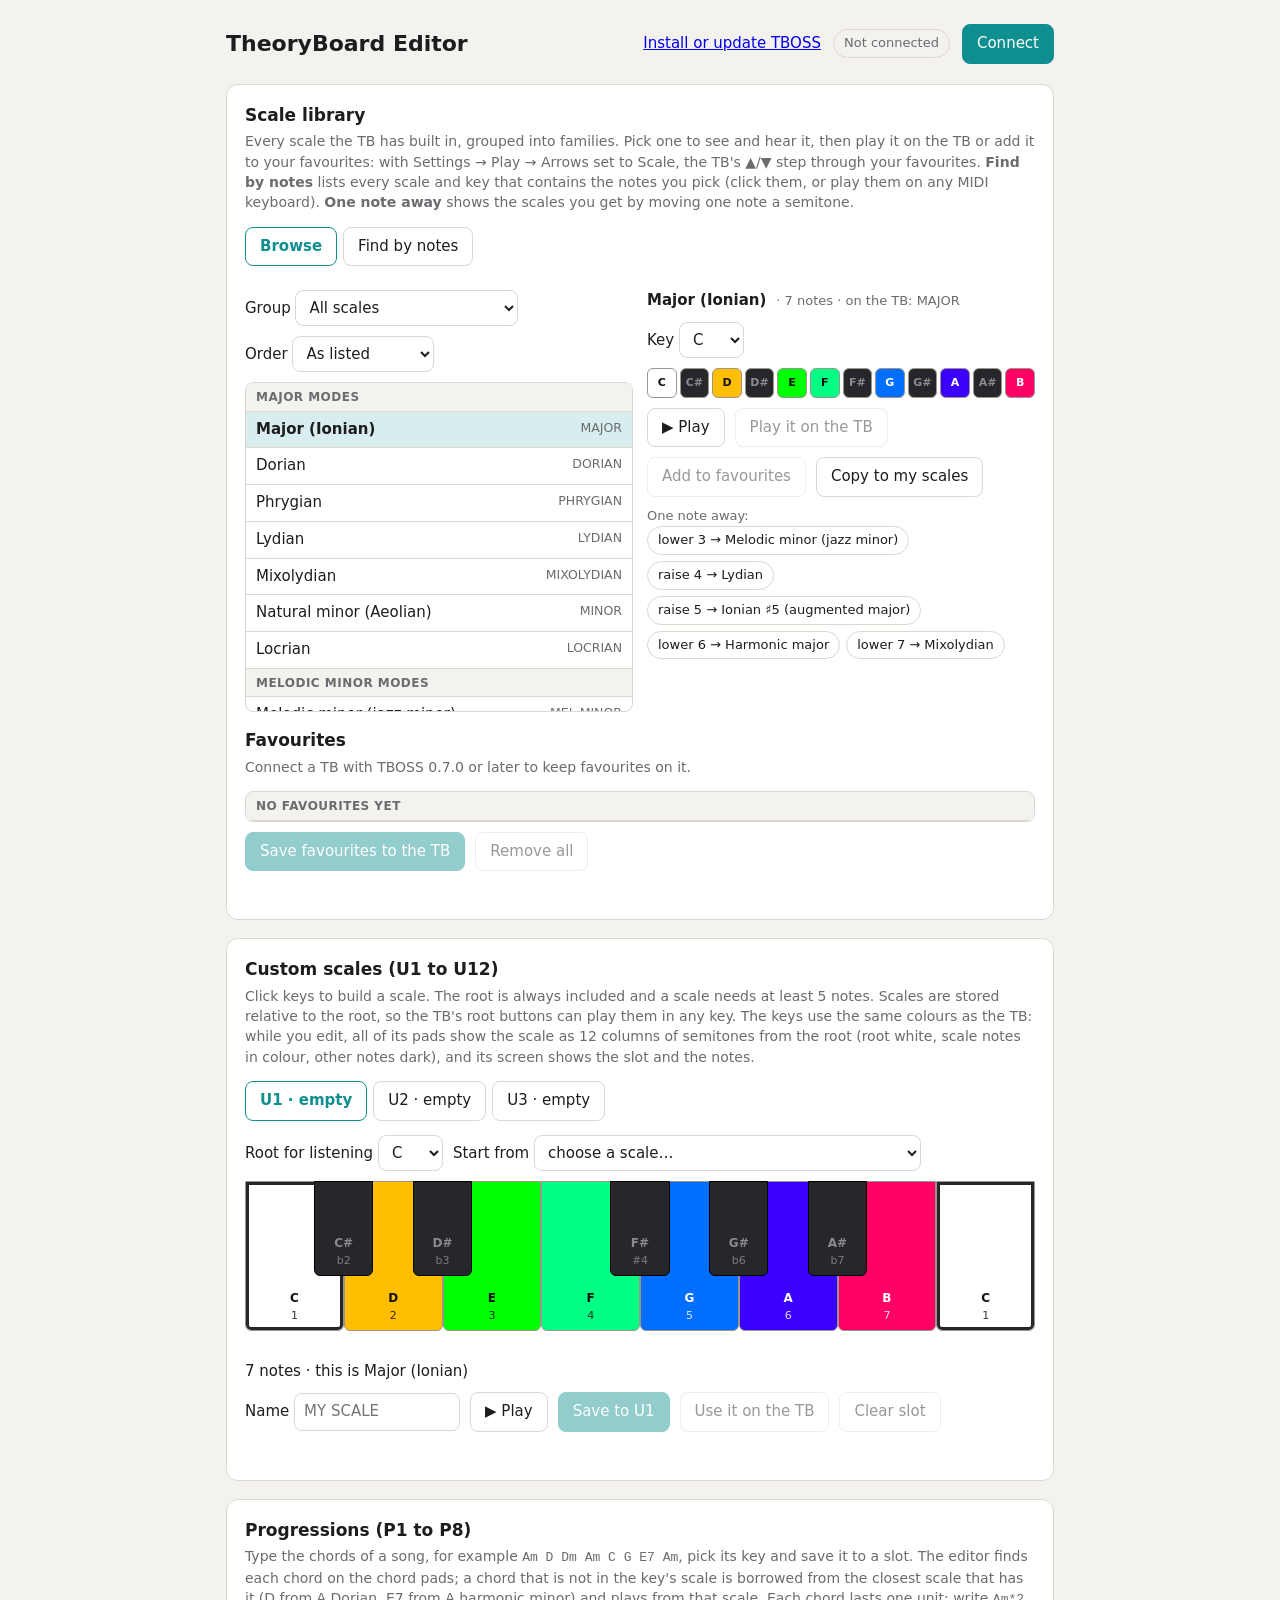
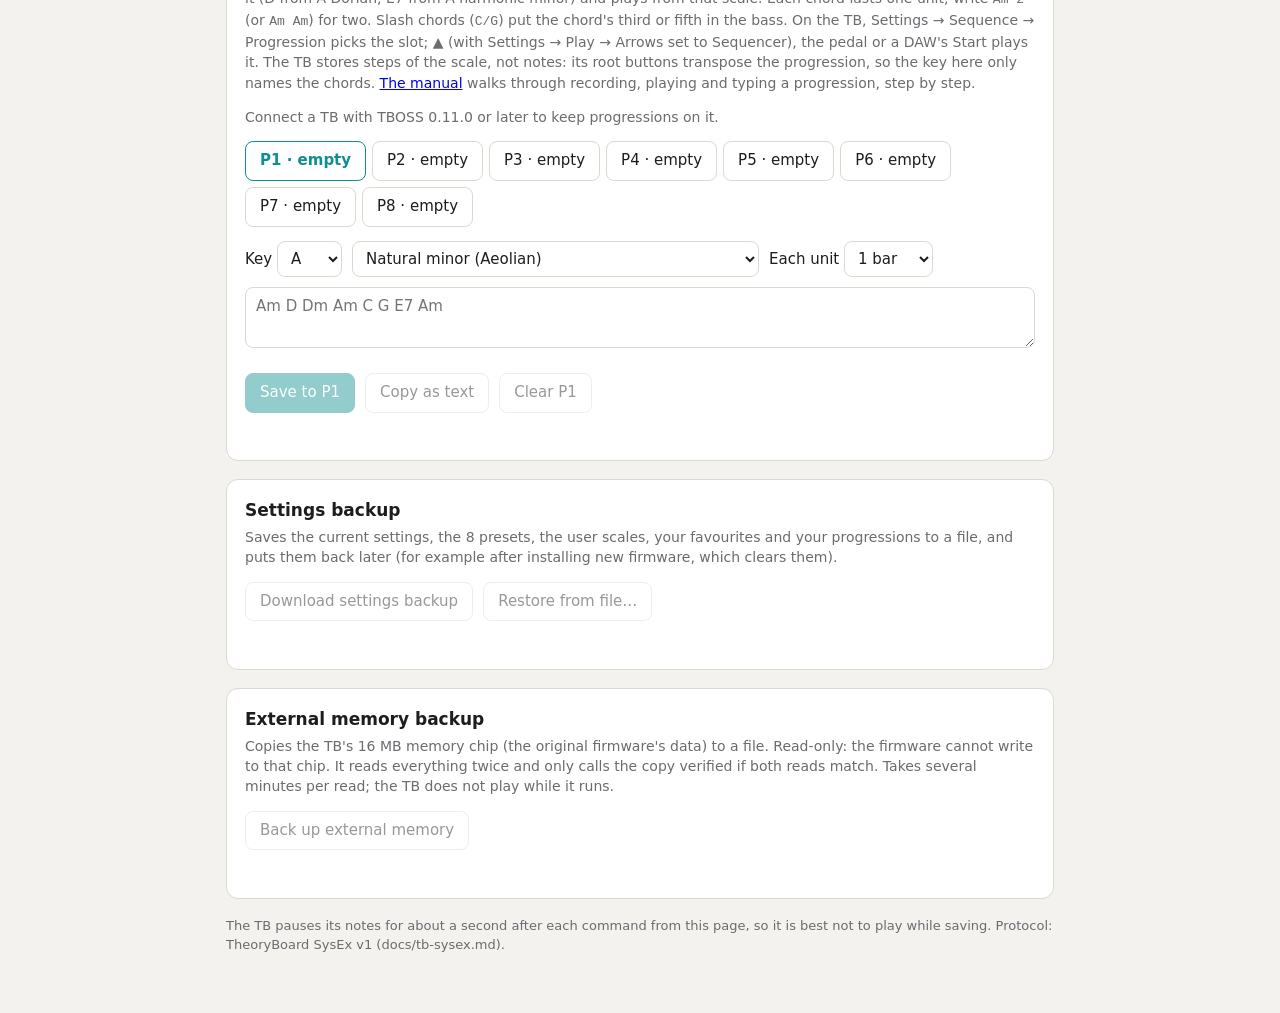
==== commit a7424857: "TBOSS 0.11.0: chord progressions, velocity per half, pedal target Record a song's chords by tapping " ====
--- a/webapp/index.html
+++ b/webapp/index.html
@@ -1,7 +1,8 @@
 <!doctype html>
 <!-- SPDX-License-Identifier: GPL-3.0-or-later - TheoryBoard editor: the scale library and favourites,
-     user scales, settings backup and external-memory backup over Web MIDI SysEx (protocol:
-     tb-protocol.js, docs/tb-sysex.md; scale list: tb-scales.js from scripts/gen_scales.py).
+     user scales, chord progressions, settings backup and external-memory backup over Web MIDI SysEx
+     (protocol: tb-protocol.js, docs/tb-sysex.md; scale list: tb-scales.js from scripts/gen_scales.py;
+     chord names: tb-chords.js).
      Start it with:  python scripts/tboss_editor.py   (serves it on localhost and opens it) -->
 <html lang="en">
 <head>
@@ -77,8 +78,19 @@
   .strip.pick div { cursor: pointer; }
   .chips { display: flex; flex-wrap: wrap; gap: 6px; }
   .chips button { padding: 4px 10px; font-size: 13px; border-radius: 999px; }
-  .fav { display: flex; align-items: center; gap: 6px; padding: 4px 10px; border-bottom: 1px solid var(--line); }
-  .fav span { flex: 1; } .fav button { padding: 2px 8px; font-size: 13px; }
+  .fav { display: flex; align-items: center; gap: 6px; padding: 4px 10px; border-bottom: 1px solid var(--line); cursor: grab; }
+  .fav span { flex: 1; } .fav .grip { flex: none; color: var(--muted); user-select: none; }
+  .list .fav button { display: inline-block; width: auto; flex: none; padding: 2px 8px; font-size: 13px;
+    border: 1px solid var(--line); border-radius: 6px; }
+  .fav.dragging { opacity: .4; }
+  .fav.drop-before { box-shadow: inset 0 2px 0 var(--accent); } .fav.drop-after { box-shadow: inset 0 -2px 0 var(--accent); }
+  /* Progressions */
+  textarea { font: inherit; width: 100%; padding: 8px 10px; border-radius: 8px; border: 1px solid var(--line);
+    background: var(--panel); color: var(--text); resize: vertical; }
+  .chord { display: inline-flex; flex-direction: column; align-items: center; min-width: 56px; padding: 6px 10px;
+    border: 1px solid var(--line); border-radius: 8px; }
+  .chord b { font-size: 16px; } .chord small { color: var(--muted); font-size: 12px; }
+  .chord.borrowed { border-color: var(--accent); }
 </style>
 </head>
 <body>
@@ -166,9 +178,37 @@
     <div class="status" id="scaleStatus"></div>
   </section>
 
+  <section id="progressions">
+    <h2>Progressions (P1 to P8)</h2>
+    <p class="hint">Type the chords of a song, for example <code>Am D Dm Am C G E7 Am</code>, pick its key and save it to a slot.
+      The editor finds each chord on the chord pads; a chord that is not in the key's scale is borrowed from the closest
+      scale that has it (D from A Dorian, E7 from A harmonic minor) and plays from that scale. Each chord lasts one unit;
+      write <code>Am*2</code> (or <code>Am Am</code>) for two. Slash chords (<code>C/G</code>) put the chord's third or fifth
+      in the bass. On the TB, Settings → Sequence → Progression picks the slot; ▲ (with Settings → Play → Arrows set to
+      Sequencer), the pedal or a DAW's Start plays it. The TB stores steps of the scale, not notes: its root buttons
+      transpose the progression, so the key here only names the chords.
+      <a href="https://github.com/armandhammer/TBOSS/blob/main/docs/manual.md#progressions" target="_blank" rel="noopener">The manual</a>
+      walks through recording, playing and typing a progression, step by step.</p>
+    <p class="hint" id="progHint">Connect a TB with TBOSS 0.11.0 or later to keep progressions on it.</p>
+    <div class="tabs" role="tablist" id="progTabs"></div>
+    <div class="row">
+      <label>Key <select id="progRoot"></select></label>
+      <select id="progScale" aria-label="Scale"></select>
+      <label>Each unit <select id="progUnit"></select></label>
+    </div>
+    <textarea id="progText" rows="2" placeholder="Am D Dm Am C G E7 Am" spellcheck="false" aria-label="Chords"></textarea>
+    <div class="chips" id="progChords" style="margin-top:8px"></div>
+    <div class="row">
+      <button id="progSave" class="primary" disabled>Save to P1</button>
+      <button id="progCopy">Copy as text</button>
+      <button id="progClear" disabled>Clear P1</button>
+    </div>
+    <div class="status" id="progStatus"></div>
+  </section>
+
   <section>
     <h2>Settings backup</h2>
-    <p class="hint">Saves the current settings, the 8 presets, the user scales and your favourites to a file, and puts them back later
+    <p class="hint">Saves the current settings, the 8 presets, the user scales, your favourites and your progressions to a file, and puts them back later
       (for example after installing new firmware, which clears them).</p>
     <div class="row">
       <button id="backup" disabled>Download settings backup</button>
@@ -197,6 +237,7 @@
 <script type="module">
 import * as tb from './tb-protocol.js';
 import * as midi from './tb-midi.js';
+import * as chords from './tb-chords.js';
 
 const $ = (id) => document.getElementById(id);
 const NOTES = ['C', 'C#', 'D', 'D#', 'E', 'F', 'F#', 'G', 'G#', 'A', 'A#', 'B'];
@@ -243,6 +284,7 @@
   try {
     await loadSlots();
     await loadFavourites();
+    await loadProgressions();
   } catch (e) { // the board answered: this is the page itself (for example half of it loaded from an old cache)
     say('scaleStatus', `The page hit an error (${e.message}). Reload it with Ctrl+F5 (Cmd+Shift+R on a Mac).`, 'err');
   }
@@ -269,8 +311,12 @@
 
 // ---- scale editor -----------------------------------------------------------
 for (let i = 0; i < 12; i++) $('root').add(new Option(NOTES[i], i));
-for (const s of tb.KNOWN_SCALES) $('startFrom').add(new Option(s.name, s.mask));
-$('startFrom').onchange = (e) => { if (e.target.value) { state.mask = +e.target.value; draw(); sendPreview(); } e.target.value = ''; };
+tb.KNOWN_SCALES.forEach((s, i) => $('startFrom').add(new Option(s.name, i)));
+$('startFrom').onchange = (e) => {
+  const s = tb.KNOWN_SCALES[e.target.value];
+  if (s) { state.mask = s.mask; $('name').value = tb.cleanName(s.short); draw(); sendPreview(); refreshButtons(); }
+  e.target.value = '';
+};
 $('name').oninput = (e) => { const c = tb.cleanName(e.target.value); if (c !== e.target.value.toUpperCase().trimEnd()) e.target.value = c; refreshButtons(); };
 
 // User slots: 12 on firmware 0.6.0+, 3 before (IDENTIFY says which).
@@ -562,6 +608,7 @@
   say('scaleStatus', `Copied ${lib.sel.name}: change it if you like, then save it to a slot.`, 'good');
   $('scales').scrollIntoView({ behavior: 'smooth' });
 };
+let favDrag = -1;
 function drawFavs() {
   const list = $('favList'); list.innerHTML = '';
   $('favCount').textContent = favSupported() ? `${lib.favs.length} of ${tb.FAVOURITES}${lib.favDirty ? ' · not saved yet' : ''}` : '';
@@ -569,9 +616,28 @@
     ? 'The order here is the order ▲/▼ step through on the TB. Add scales above (your own U1 to U12 too), then save.'
     : 'Connect a TB with TBOSS 0.7.0 or later to keep favourites on it.';
   lib.favs.forEach((id, i) => {
-    const row = document.createElement('div'); row.className = 'fav';
+    const row = document.createElement('div'); row.className = 'fav'; row.draggable = true;
+    row.title = 'Drag to reorder';
+    const grip = document.createElement('span'); grip.className = 'grip'; grip.textContent = '⠿';
     const name = document.createElement('span'); name.textContent = `${i + 1}. ${nameOf(id)}`;
-    row.appendChild(name);
+    row.append(grip, name);
+    row.ondragstart = (e) => { favDrag = i; row.classList.add('dragging'); e.dataTransfer.effectAllowed = 'move'; e.dataTransfer.setData('text/plain', String(i)); };
+    row.ondragend = () => { favDrag = -1; drawFavs(); };
+    const after = (e) => e.clientY > row.getBoundingClientRect().top + row.offsetHeight / 2;
+    row.ondragover = (e) => {
+      if (favDrag < 0) return;
+      e.preventDefault(); e.dataTransfer.dropEffect = 'move';
+      row.classList.toggle('drop-after', after(e)); row.classList.toggle('drop-before', !after(e));
+    };
+    row.ondragleave = () => row.classList.remove('drop-before', 'drop-after');
+    row.ondrop = (e) => {
+      e.preventDefault();
+      if (favDrag < 0) return;
+      let to = i + (after(e) ? 1 : 0);
+      if (favDrag < to) to--;
+      if (to !== favDrag) { lib.favs.splice(to, 0, ...lib.favs.splice(favDrag, 1)); lib.favDirty = true; }
+      favDrag = -1; drawFavs();
+    };
     const moves = [['▲', 'Move up', () => { if (i > 0) lib.favs.splice(i - 1, 0, ...lib.favs.splice(i, 1)); }],
       ['▼', 'Move down', () => { if (i < lib.favs.length - 1) lib.favs.splice(i + 1, 0, ...lib.favs.splice(i, 1)); }],
       ['✕', 'Remove', () => { lib.favs.splice(i, 1); }]];
@@ -601,6 +667,135 @@
 };
 $('favClear').onclick = () => { lib.favs = []; lib.favDirty = true; drawFavs(); };
 
+// ---- progressions ------------------------------------------------------------------
+// The text is what the editor works from: it is converted again whenever it, the key, the
+// scale or the unit changes. A stored progression is shown as text in the key chosen here.
+const prog = { slots: new Array(tb.PROG_SLOTS).fill(null), slot: 0, current: null, keyRead: false };
+const progSupported = () => !!state.info && tb.versionAtLeast(state.info.version, 0, 11);
+const userSteps = (id) => {
+  const s = state.slots[id - tb.USER_FIRST];
+  return id >= tb.USER_FIRST && id < tb.USER_FIRST + 12 && s && s.mask ? tb.semitonesOf(s.mask) : null;
+};
+const stepsOf = (id) => { const s = tb.SCALES.find((x) => x.id === id); return s ? s.steps : userSteps(id); };
+const scaleTitle = (id) => { const s = tb.SCALES.find((x) => x.id === id); return s ? s.name : `U${id - tb.USER_FIRST + 1}`; };
+const hasOption = (sel, value) => [...sel.options].some((o) => +o.value === value);
+for (let i = 0; i < 12; i++) $('progRoot').add(new Option(NOTES[i], i));
+{
+  let group = null;
+  for (const s of tb.SCALES) {
+    if (!group || group.label !== s.group) { group = document.createElement('optgroup'); group.label = s.group; $('progScale').appendChild(group); }
+    group.appendChild(new Option(s.name, s.id));
+  }
+}
+chords.UNIT_NAMES.forEach((n, i) => $('progUnit').add(new Option(n, i)));
+$('progRoot').value = '9'; $('progScale').value = '1'; $('progUnit').value = '2';
+function convertProg() {
+  const tonic = +$('progRoot').value, home = +$('progScale').value, text = $('progText').value;
+  // Chords are borrowed from the built-in scales; a user scale can be the home scale.
+  const scales = tb.SCALES.some((s) => s.id === home) ? tb.SCALES : [...tb.SCALES, { id: home, steps: stepsOf(home) || [0] }];
+  const r = text.trim() ? chords.progressionFromText(text, tonic, home, +$('progUnit').value, scales) : { prog: null, errors: [] };
+  prog.current = r.prog;
+  drawProgChords();
+  if (r.errors.length) say('progStatus', r.errors.join('. ') + '.', 'err');
+  else if (r.prog) {
+    const units = r.prog.steps.reduce((a, s) => a + s.units, 0);
+    say('progStatus', `${r.prog.steps.length} chord changes, ${units} of 64 units.`);
+  } else say('progStatus', '');
+  refreshProg();
+}
+function drawProgChords() {
+  const box = $('progChords'); box.innerHTML = '';
+  if (!prog.current) return;
+  const unit = chords.UNIT_NAMES[prog.current.unit], key = NOTES[+$('progRoot').value];
+  chords.progressionChords(prog.current, +$('progRoot').value, stepsOf).forEach((c) => {
+    const d = document.createElement('div'); d.className = 'chord' + (c.borrowed === null ? '' : ' borrowed');
+    const name = document.createElement('b'), small = document.createElement('small');
+    name.textContent = c.name;
+    small.textContent = (c.units === 1 ? unit : `${c.units} × ${unit}`) + (c.borrowed === null ? '' : ` · ${scaleTitle(c.borrowed)}`);
+    d.title = c.borrowed === null ? 'In the key' : `Borrowed: plays from ${key} ${scaleTitle(c.borrowed)}`;
+    d.append(name, small); box.appendChild(d);
+  });
+}
+function drawProgTabs() {
+  const tabs = $('progTabs'); tabs.innerHTML = '';
+  prog.slots.forEach((p, i) => {
+    const b = document.createElement('button');
+    b.textContent = `P${i + 1}` + (p && p.steps.length ? ` · ${p.steps.length} chords` : ' · empty');
+    b.setAttribute('role', 'tab'); b.setAttribute('aria-selected', String(i === prog.slot));
+    b.onclick = () => { prog.slot = i; showSlot(); };
+    tabs.appendChild(b);
+  });
+}
+// The selected slot into the form: its scale and unit, its chords named in the key chosen here.
+function showSlot() {
+  const p = prog.slots[prog.slot];
+  if (p && p.steps.length) {
+    if (!hasOption($('progScale'), p.scale)) $('progScale').add(new Option(scaleTitle(p.scale), p.scale));
+    $('progScale').value = String(p.scale); $('progUnit').value = String(p.unit);
+    $('progText').value = chords.progressionToText(p, +$('progRoot').value, stepsOf);
+  } else $('progText').value = '';
+  drawProgTabs(); convertProg();
+}
+function refreshProg() {
+  const on = progSupported(), stored = prog.slots[prog.slot];
+  $('progHint').classList.toggle('hidden', on);
+  $('progSave').textContent = `Save to P${prog.slot + 1}`; $('progClear').textContent = `Clear P${prog.slot + 1}`;
+  $('progSave').disabled = !on || !prog.current || state.busy;
+  $('progClear').disabled = !on || !stored || !stored.steps.length || state.busy;
+  $('progCopy').disabled = !$('progText').value.trim();
+}
+async function loadProgressions() {
+  prog.slots.fill(null);
+  if (progSupported()) {
+    if (!prog.keyRead) { // start in the board's key
+      const live = await call(tb.getRecord(tb.KIND.LIVE, 0));
+      if (live.status === 0) {
+        const w = tb.decodeRecord(live.data).words[0], scale = (w >> 8) & 255;
+        $('progRoot').value = String((w & 255) % 12);
+        if (hasOption($('progScale'), scale)) $('progScale').value = String(scale);
+      }
+      prog.keyRead = true;
+    }
+    for (let i = 0; i < tb.PROG_SLOTS; i++) {
+      const reply = await call(tb.getRecord(tb.KIND.PROG, i));
+      if (reply.status === 0) prog.slots[i] = tb.progressionFromWords(tb.decodeRecord(reply.data).words);
+      else if (reply.status !== 7) throw new Error(tb.STATUS[reply.status] || `status ${reply.status}`);
+    }
+  }
+  showSlot();
+}
+$('progText').oninput = convertProg;
+$('progRoot').onchange = convertProg;
+$('progScale').onchange = convertProg;
+$('progUnit').onchange = convertProg;
+$('progSave').onclick = async () => {
+  const slot = prog.slot, p = prog.current;
+  state.busy = true; refreshProg();
+  try {
+    await ok(tb.setProgression(slot, p));
+    prog.slots[slot] = tb.progressionFromWords(tb.progressionToWords(p)); // as the board keeps it
+    say('progStatus', `Saved to P${slot + 1}. To hear it as written, set the TB to ${NOTES[+$('progRoot').value]} ` +
+      `${scaleTitle(p.scale)}, pick P${slot + 1} (Settings → Sequence → Slot) and press ▲ (Arrows: Sequencer) or Play on the pedal.`, 'good');
+  } catch (e) { say('progStatus', `Not saved: ${e.message}.`, 'err'); }
+  state.busy = false; drawProgTabs(); refreshProg();
+};
+$('progClear').onclick = async () => {
+  const slot = prog.slot;
+  let message, kind;
+  try {
+    await ok(tb.setProgression(slot, { unit: +$('progUnit').value, scale: +$('progScale').value, steps: [] }));
+    prog.slots[slot] = null; $('progText').value = '';
+    message = `P${slot + 1} is empty now.`; kind = 'good';
+  } catch (e) { message = `Not cleared: ${e.message}.`; kind = 'err'; }
+  drawProgTabs(); convertProg(); // redraws the (empty) chords and their status line first
+  say('progStatus', message, kind);
+};
+$('progCopy').onclick = async () => {
+  const text = prog.current ? chords.progressionToText(prog.current, +$('progRoot').value, stepsOf) : $('progText').value.trim();
+  try { await navigator.clipboard.writeText(text); say('progStatus', `Copied: ${text}`, 'good'); }
+  catch { say('progStatus', 'Could not reach the clipboard: select the chords above and copy them.', 'err'); }
+};
+
 // ---- settings backup ----------------------------------------------------------
 function download(name, data, type) {
   const url = URL.createObjectURL(new Blob([data], { type }));
@@ -611,10 +806,10 @@
 const stamp = () => new Date().toISOString().slice(0, 19).replace(/[:T]/g, '-');
 $('backup').onclick = async () => {
   try {
-    const records = await tb.readRecords(call, userSlots(), favSupported());
+    const records = await tb.readRecords(call, userSlots(), favSupported(), progSupported());
     download(`theoryboard-settings-${stamp()}.json`,
       JSON.stringify(tb.makeBackup(records, state.info && state.info.version), null, 1), 'application/json');
-    say('settingsStatus', `Backup saved: ${records.length} records (settings, presets, user scales and favourites).`, 'good');
+    say('settingsStatus', `Backup saved: ${records.length} records (settings, presets, user scales, favourites and progressions).`, 'good');
   } catch (e) { say('settingsStatus', `Backup failed: ${e.message}.`, 'err'); }
 };
 $('restorePick').onclick = () => $('restoreFile').click();
@@ -622,10 +817,11 @@
   const file = e.target.files[0]; e.target.value = '';
   if (!file) return;
   try {
-    const result = await tb.writeRecords(call, tb.parseBackup(await file.text()));
+    const result = await tb.writeRecords(call, tb.parseBackup(await file.text()), state.info && state.info.version);
     say('settingsStatus', `Restored ${result.done} of ${result.total} records.` +
+      (result.skipped.length ? ` Left out (this TBOSS doesn't have them): ${result.skipped.join(', ')}.` : '') +
       (result.failed.length ? ' Not restored: ' + result.failed.join('; ') : ''), result.failed.length ? 'err' : 'good');
-    await loadSlots(); await loadFavourites();
+    await loadSlots(); await loadFavourites(); await loadProgressions();
   } catch (err) { say('settingsStatus', `Restore failed: ${err.message}.`, 'err'); }
 };
 
@@ -678,7 +874,7 @@
 };
 $('norCancel').onclick = () => { state.cancel = true; };
 
-drawTabs(); draw(); drawFind(); drawLibList(); drawLibDetail(); drawFavs();
+drawTabs(); draw(); drawFind(); drawLibList(); drawLibDetail(); drawFavs(); showSlot();
 if (!navigator.requestMIDIAccess) $('unsupported').classList.remove('hidden');
 </script>
 </body>
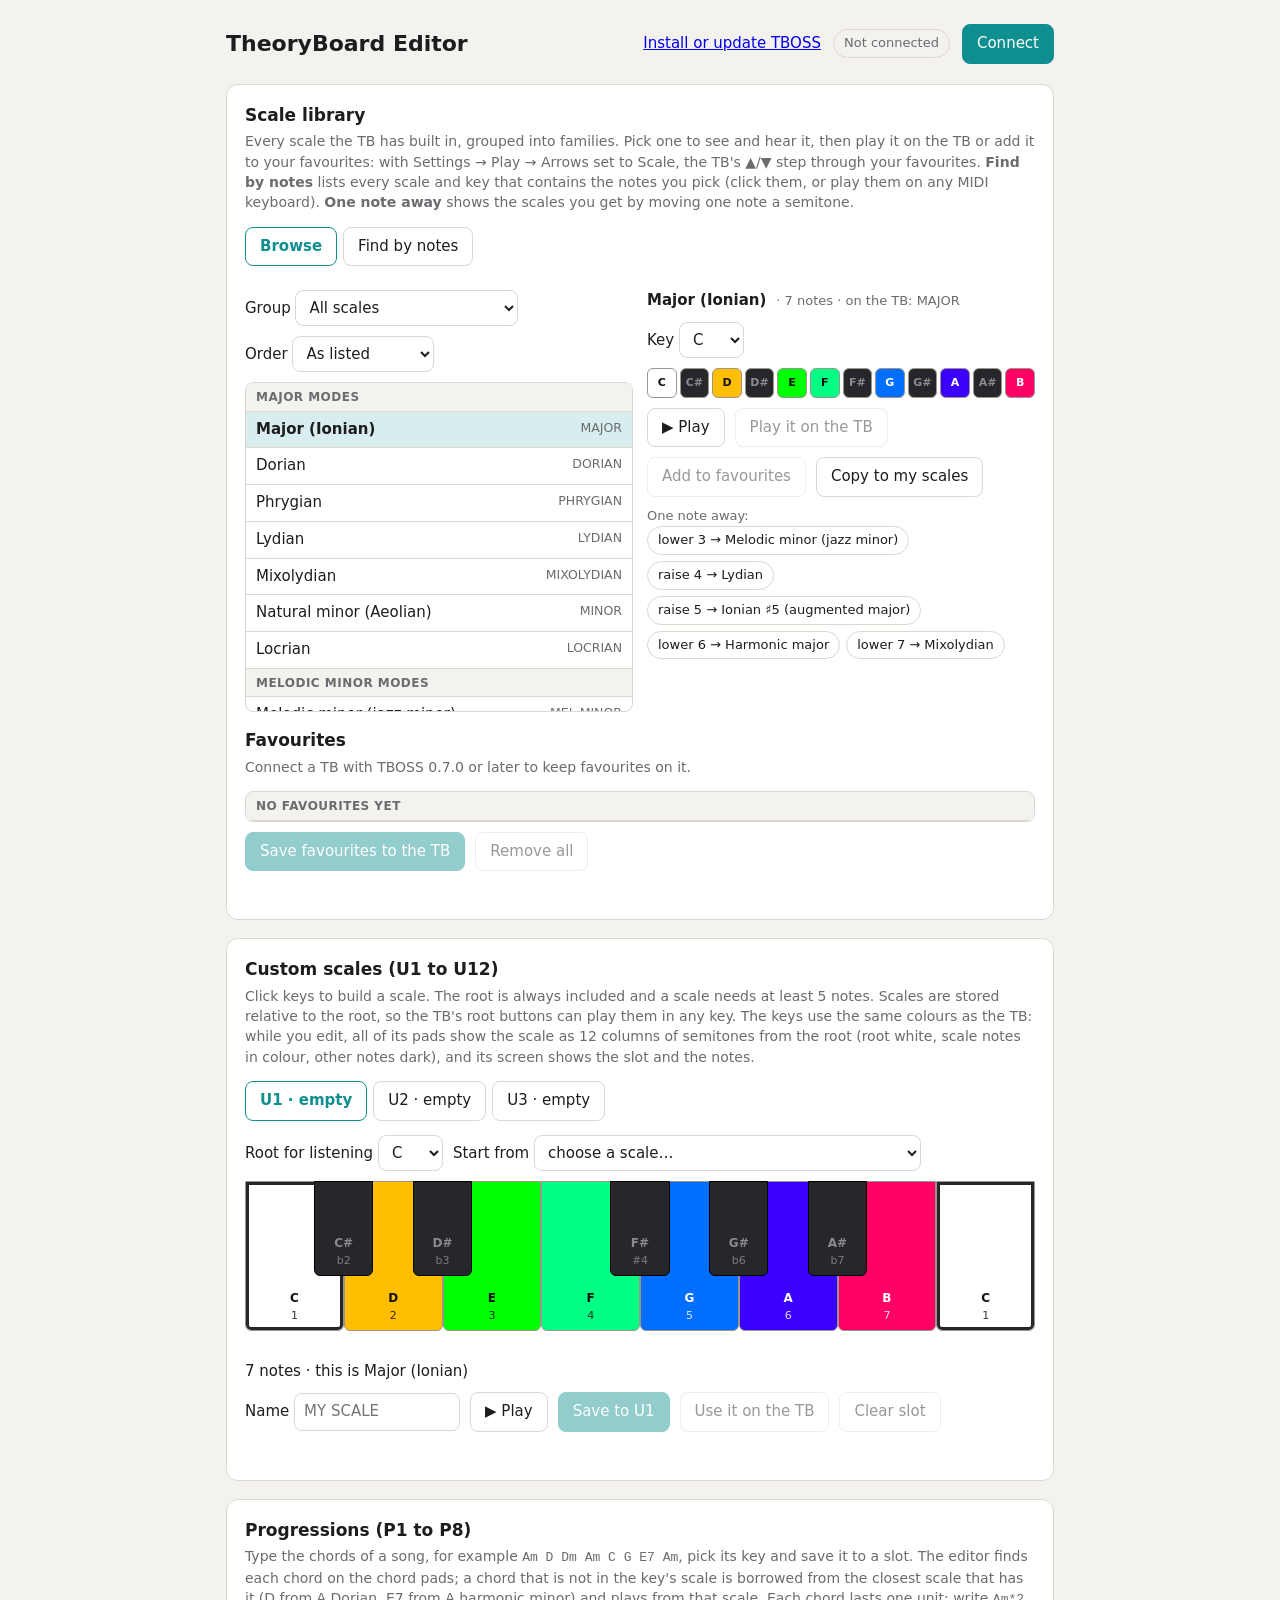
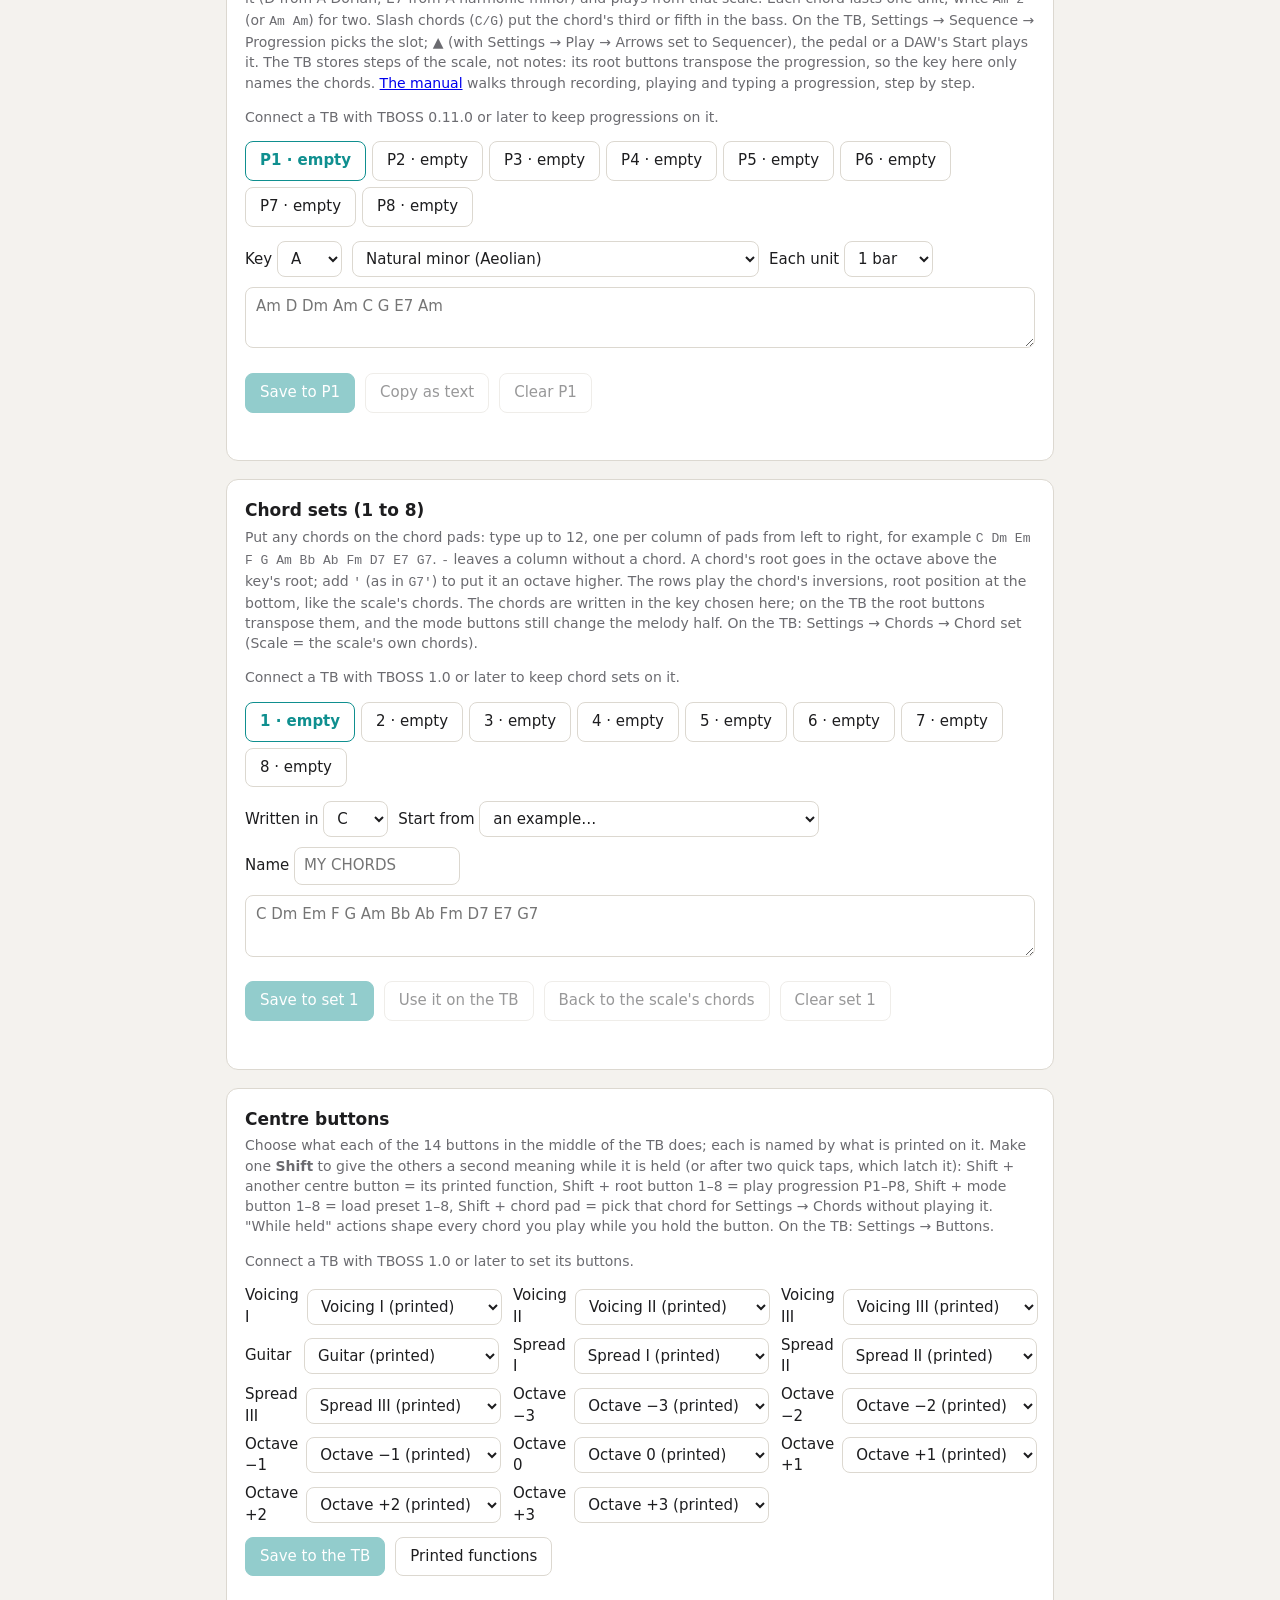
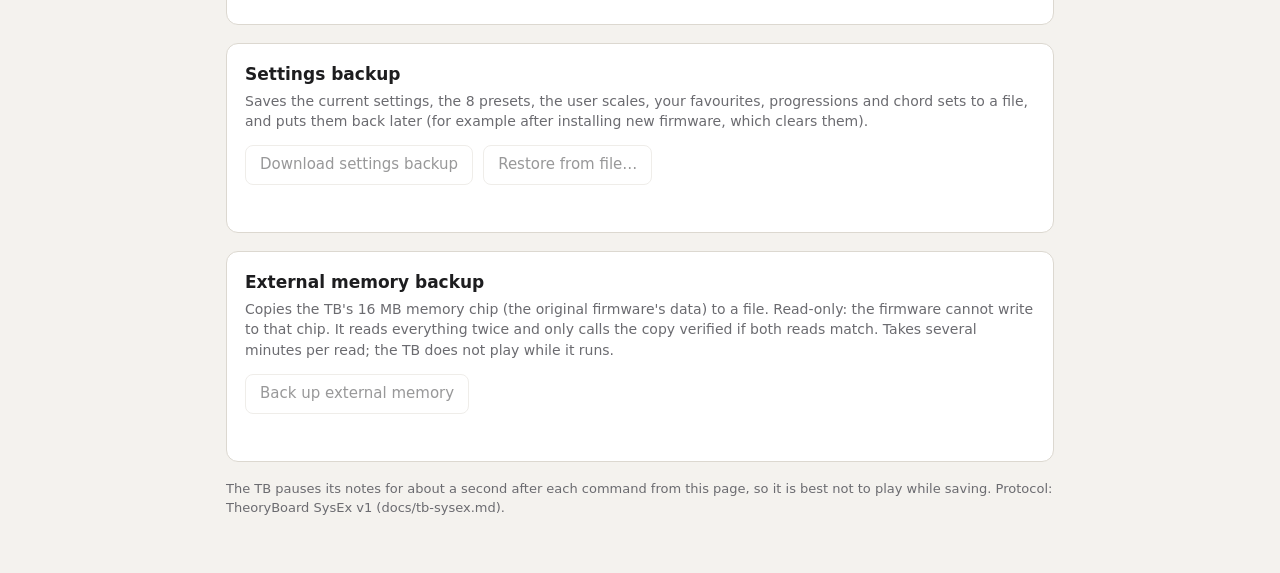
==== commit 38752ee6: "TBOSS 1.0.0 beta: chord sets, theory hints, scale lock, centre buttons and Shift" ====
--- a/webapp/index.html
+++ b/webapp/index.html
@@ -1,6 +1,7 @@
 <!doctype html>
 <!-- SPDX-License-Identifier: GPL-3.0-or-later - TheoryBoard editor: the scale library and favourites,
-     user scales, chord progressions, settings backup and external-memory backup over Web MIDI SysEx
+     user scales, chord progressions, chord sets, the centre buttons, settings backup and external-memory
+     backup over Web MIDI SysEx
      (protocol: tb-protocol.js, docs/tb-sysex.md; scale list: tb-scales.js from scripts/gen_scales.py;
      chord names: tb-chords.js).
      Start it with:  python scripts/tboss_editor.py   (serves it on localhost and opens it) -->
@@ -91,6 +92,11 @@
     border: 1px solid var(--line); border-radius: 8px; }
   .chord b { font-size: 16px; } .chord small { color: var(--muted); font-size: 12px; }
   .chord.borrowed { border-color: var(--accent); }
+  .chord.empty { opacity: .45; }
+  /* Centre buttons: the panel's printed function and what it does now. */
+  .buttons { display: grid; grid-template-columns: repeat(auto-fill, minmax(250px, 1fr)); gap: 6px 14px; margin: 8px 0; }
+  .buttons label { display: flex; justify-content: space-between; align-items: center; gap: 8px; }
+  .buttons label.changed span { color: var(--accent); font-weight: 600; }
 </style>
 </head>
 <body>
@@ -206,9 +212,51 @@
     <div class="status" id="progStatus"></div>
   </section>
 
+  <section id="chordsets">
+    <h2>Chord sets (1 to 8)</h2>
+    <p class="hint">Put any chords on the chord pads: type up to 12, one per column of pads from left to right, for example
+      <code>C Dm Em F G Am Bb Ab Fm D7 E7 G7</code>. <code>-</code> leaves a column without a chord. A chord's root goes
+      in the octave above the key's root; add <code>'</code> (as in <code>G7'</code>) to put it an octave higher. The rows
+      play the chord's inversions, root position at the bottom, like the scale's chords. The chords are written in the
+      key chosen here; on the TB the root buttons transpose them, and the mode buttons still change the melody half.
+      On the TB: Settings → Chords → Chord set (Scale = the scale's own chords).</p>
+    <p class="hint" id="setHint">Connect a TB with TBOSS 1.0 or later to keep chord sets on it.</p>
+    <div class="tabs" role="tablist" id="setTabs"></div>
+    <div class="row">
+      <label>Written in <select id="setKey"></select></label>
+      <label>Start from <select id="setStart"><option value="">an example…</option></select></label>
+      <label>Name <input type="text" id="setName" maxlength="12" placeholder="MY CHORDS" size="14"></label>
+    </div>
+    <textarea id="setText" rows="2" placeholder="C Dm Em F G Am Bb Ab Fm D7 E7 G7" spellcheck="false" aria-label="Chords"></textarea>
+    <div class="chips" id="setChords" style="margin-top:8px"></div>
+    <div class="row">
+      <button id="setSave" class="primary" disabled>Save to set 1</button>
+      <button id="setUse" disabled>Use it on the TB</button>
+      <button id="setOff" disabled>Back to the scale's chords</button>
+      <button id="setClear" disabled>Clear set 1</button>
+    </div>
+    <div class="status" id="setStatus"></div>
+  </section>
+
+  <section id="centre">
+    <h2>Centre buttons</h2>
+    <p class="hint">Choose what each of the 14 buttons in the middle of the TB does; each is named by what is printed on it.
+      Make one <b>Shift</b> to give the others a second meaning while it is held (or after two quick taps, which latch it):
+      Shift + another centre button = its printed function, Shift + root button 1–8 = play progression P1–P8, Shift + mode
+      button 1–8 = load preset 1–8, Shift + chord pad = pick that chord for Settings → Chords without playing it.
+      "While held" actions shape every chord you play while you hold the button. On the TB: Settings → Buttons.</p>
+    <p class="hint" id="btnHint">Connect a TB with TBOSS 1.0 or later to set its buttons.</p>
+    <div class="buttons" id="btnList"></div>
+    <div class="row">
+      <button id="btnSave" class="primary" disabled>Save to the TB</button>
+      <button id="btnReset">Printed functions</button>
+    </div>
+    <div class="status" id="btnStatus"></div>
+  </section>
+
   <section>
     <h2>Settings backup</h2>
-    <p class="hint">Saves the current settings, the 8 presets, the user scales, your favourites and your progressions to a file, and puts them back later
+    <p class="hint">Saves the current settings, the 8 presets, the user scales, your favourites, progressions and chord sets to a file, and puts them back later
       (for example after installing new firmware, which clears them).</p>
     <div class="row">
       <button id="backup" disabled>Download settings backup</button>
@@ -284,7 +332,9 @@
   try {
     await loadSlots();
     await loadFavourites();
+    await loadChordSets();
     await loadProgressions();
+    await loadButtons();
   } catch (e) { // the board answered: this is the page itself (for example half of it loaded from an old cache)
     say('scaleStatus', `The page hit an error (${e.message}). Reload it with Ctrl+F5 (Cmd+Shift+R on a Mac).`, 'err');
   }
@@ -314,7 +364,7 @@
 tb.KNOWN_SCALES.forEach((s, i) => $('startFrom').add(new Option(s.name, i)));
 $('startFrom').onchange = (e) => {
   const s = tb.KNOWN_SCALES[e.target.value];
-  if (s) { state.mask = s.mask; $('name').value = tb.cleanName(s.short); draw(); sendPreview(); refreshButtons(); }
+  if (s) { state.mask = s.mask; $('name').value = tb.cleanName(s.short); draw(); previewScale(); refreshButtons(); }
   e.target.value = '';
 };
 $('name').oninput = (e) => { const c = tb.cleanName(e.target.value); if (c !== e.target.value.toUpperCase().trimEnd()) e.target.value = c; refreshButtons(); };
@@ -328,7 +378,7 @@
   for (let i = 0; i < userSlots(); i++) {
     const b = document.createElement('button');
     b.textContent = slotLabel(i); b.setAttribute('role', 'tab'); b.setAttribute('aria-selected', String(i === state.slot));
-    b.onclick = () => { state.slot = i; const s = state.slots[i]; if (s && s.mask) { state.mask = s.mask; $('name').value = s.name; } drawTabs(); draw(); refreshButtons(); sendPreview(); };
+    b.onclick = () => { state.slot = i; const s = state.slots[i]; if (s && s.mask) { state.mask = s.mask; $('name').value = s.name; } drawTabs(); draw(); refreshButtons(); previewScale(); };
     tabs.appendChild(b);
   }
 }
@@ -358,7 +408,7 @@
     } else k.classList.add('off');
     k.innerHTML = inside ? `${NOTES[pc]}<small>${tb.INTERVALS[offset % 12]}</small>` : NOTES[pc];
     k.title = inside ? (isRoot ? 'Root (always in the scale)' : `${NOTES[pc]}: click to ${on ? 'remove' : 'add'}`) : '';
-    if (inside && !isRoot) k.onclick = () => { state.mask ^= 1 << offset; draw(); sendPreview(); };
+    if (inside && !isRoot) k.onclick = () => { state.mask ^= 1 << offset; draw(); previewScale(); };
     piano.appendChild(k);
   };
   whites.forEach((p, i) => place(p, i * w, w, false));
@@ -383,7 +433,7 @@
   }
   const s = state.slots[state.slot];
   if (s && s.mask) { state.mask = s.mask; $('name').value = s.name; }
-  drawTabs(); draw(); sendPreview();
+  drawTabs(); draw();
 }
 $('save').onclick = async () => {
   const slot = state.slot, name = tb.cleanName($('name').value) || `SCALE U${slot + 1}`;
@@ -412,16 +462,32 @@
   drawTabs(); refreshButtons();
 };
 
-// Preview on the TB while editing (no reply, does not pause playing). Expires on the
-// TB after 5 s, so it is refreshed every 2 s while the page is visible.
+// Preview on the TB while editing a scale (no reply, does not pause playing). It takes over the
+// TB's display and pad lights and expires there after 5 s, so it is refreshed every 2 s, but only
+// while a scale is being worked on: it starts with a change in the scale library or the custom
+// scales, and ends when anything else on the page is used, after 2 minutes without a touch in
+// those two panels, or when the page is hidden (before 1.0.0 it ran whenever the page was in
+// front, hiding the play screen while the other panels were used).
+const PREVIEW_MS = 120000;
+let previewUntil = 0;
 function sendPreview(off = false) {
   if (!state.out || !state.info) return;
   const slot = tb.versionAtLeast(state.info.version, 0, 5) ? state.slot : undefined;
   try { state.out.send(tb.preview(off ? 0 : state.mask, state.root, slot)); } catch { /* port gone */ }
 }
-setInterval(() => { if (document.visibilityState === 'visible') sendPreview(); }, 2000);
-document.addEventListener('visibilitychange', () => { if (document.visibilityState !== 'visible') sendPreview(true); });
-window.addEventListener('pagehide', () => sendPreview(true));
+function previewScale() { previewUntil = Date.now() + PREVIEW_MS; sendPreview(); }
+function stopPreview() { if (previewUntil) { previewUntil = 0; sendPreview(true); } }
+const inScalePanels = (el) => !!(el && el.closest && el.closest('#library, #scales'));
+['pointerdown', 'focusin'].forEach((type) => document.addEventListener(type, (e) => {
+  if (!previewUntil) return;
+  if (inScalePanels(e.target)) previewUntil = Date.now() + PREVIEW_MS; else stopPreview();
+}, true));
+setInterval(() => {
+  if (!previewUntil) return;
+  if (document.visibilityState !== 'visible' || Date.now() > previewUntil) stopPreview(); else sendPreview();
+}, 2000);
+document.addEventListener('visibilitychange', () => { if (document.visibilityState !== 'visible') stopPreview(); });
+window.addEventListener('pagehide', stopPreview);
 
 // Listen in the browser: the scale up an octave from the chosen root.
 // The keys light up as they sound, so it is visible even when the speakers are silent.
@@ -471,7 +537,7 @@
 }
 for (const g of [...new Set(tb.KNOWN_SCALES.map((s) => s.group)), 'My scales']) $('libGroup').add(new Option(g, g));
 for (let i = 0; i < 12; i++) $('libRoot').add(new Option(NOTES[i], i));
-function setRoot(root) { state.root = root; $('root').value = String(root); $('libRoot').value = String(root); draw(); drawLibDetail(); sendPreview(); }
+function setRoot(root) { state.root = root; $('root').value = String(root); $('libRoot').value = String(root); draw(); drawLibDetail(); previewScale(); }
 $('root').onchange = (e) => setRoot(+e.target.value);
 $('libRoot').onchange = (e) => setRoot(+e.target.value);
 function cell(el, pc, on, root, label) {
@@ -604,7 +670,7 @@
 $('libFav').onclick = () => { lib.favs.push(lib.sel.id); lib.favDirty = true; drawFavs(); };
 $('libCopy').onclick = () => {
   state.mask = lib.sel.mask; $('name').value = tb.cleanName(lib.sel.short);
-  draw(); sendPreview(); refreshButtons();
+  draw(); previewScale(); refreshButtons();
   say('scaleStatus', `Copied ${lib.sel.name}: change it if you like, then save it to a slot.`, 'good');
   $('scales').scrollIntoView({ behavior: 'smooth' });
 };
@@ -700,8 +766,27 @@
   else if (r.prog) {
     const units = r.prog.steps.reduce((a, s) => a + s.units, 0);
     say('progStatus', `${r.prog.steps.length} chord changes, ${units} of 64 units.`);
-  } else say('progStatus', '');
+  } else if (!text.trim() && onSet(prog.slots[prog.slot])) drawSetProgression(prog.slots[prog.slot]);
+  else say('progStatus', '');
   refreshProg();
+}
+// A progression recorded on the TB with a chord set (1.0) plays that set's chords, which typed
+// chord names cannot hold: it is listed from the set but not put in the text box, so Save never
+// turns it into the key's chords by accident. Typing chords replaces it. (A set cleared since: the
+// TB plays the scale's chords, so it is shown as text like any other.)
+const onSet = (p) => !!p && p.steps.length > 0 && p.chords > 0 && setFilled(sets.slots[p.chords - 1]);
+function drawSetProgression(p) {
+  const cs = sets.slots[p.chords - 1], key = +$('progRoot').value, unit = chords.UNIT_NAMES[p.unit], box = $('progChords');
+  p.steps.forEach((s) => {
+    const c = cs.columns[s.pad >> 2]; // pad = 4 x column + row
+    const d = document.createElement('div'); d.className = 'chord' + (c ? '' : ' empty');
+    const name = document.createElement('b'), small = document.createElement('small');
+    name.textContent = c ? chords.chordName({ root: (key + c.root) % 12, set: c.set, bass: null }) : '–';
+    small.textContent = s.units === 1 ? unit : `${s.units} × ${unit}`;
+    d.append(name, small); box.appendChild(d);
+  });
+  say('progStatus', `P${prog.slot + 1} was recorded on the TB with chord set ${p.chords} (${cs.name || 'unnamed'}). ` +
+    'Typing chords here replaces it with chords of the key.');
 }
 function drawProgChords() {
   const box = $('progChords'); box.innerHTML = '';
@@ -732,7 +817,7 @@
   if (p && p.steps.length) {
     if (!hasOption($('progScale'), p.scale)) $('progScale').add(new Option(scaleTitle(p.scale), p.scale));
     $('progScale').value = String(p.scale); $('progUnit').value = String(p.unit);
-    $('progText').value = chords.progressionToText(p, +$('progRoot').value, stepsOf);
+    $('progText').value = onSet(p) ? '' : chords.progressionToText(p, +$('progRoot').value, stepsOf);
   } else $('progText').value = '';
   drawProgTabs(); convertProg();
 }
@@ -796,6 +881,193 @@
   catch { say('progStatus', 'Could not reach the clipboard: select the chords above and copy them.', 'err'); }
 };
 
+// ---- chord sets (1.0.0) -----------------------------------------------------------
+// Like progressions, the text is what the editor works from. A chord's root is stored in
+// semitones above the key's root (0..23); the key here only names the chords.
+const sets = { slots: new Array(tb.CHORD_SETS).fill(null), slot: 0, current: null };
+const setsSupported = () => !!state.info && tb.versionAtLeast(state.info.version, 1, 0);
+const SET_EXAMPLES = [
+  ['Pop: the key and its neighbours', 'POP', 'C Dm Em F G Am Bb Ab Fm D7 E7 G7'],
+  ['Jazz: sevenths and ii–V', 'JAZZ', 'Cmaj7 Dm7 Em7 Fmaj7 G7 Am7 Bm7b5 A7 D7 E7 Bb7 Ebmaj7'],
+  ['Blues: dominant sevenths and ninths', 'BLUES', 'C7 F7 G7 C9 F9 G9 Am7 D7 Eb7 Bb7 E7 A7'],
+  ['Minor: A minor with its borrowed chords', 'A MINOR', 'Am Bdim C Dm Em E7 F G Fm Bb Dm7 Gsus4'],
+];
+for (let i = 0; i < 12; i++) $('setKey').add(new Option(NOTES[i], i));
+SET_EXAMPLES.forEach(([label], i) => $('setStart').add(new Option(label, i)));
+const setFilled = (cs) => !!cs && cs.columns.some((c) => c);
+// Text -> { set, errors }: up to 12 chords; '-' for none; ' after a chord: an octave higher.
+function setFromText(text, key) {
+  const columns = [], errors = [];
+  const tokens = String(text).split(/[\s,|]+/).filter(Boolean);
+  if (tokens.length > tb.SET_COLUMNS) errors.push(`${tokens.length} chords: a set has ${tb.SET_COLUMNS} columns`);
+  for (const token of tokens.slice(0, tb.SET_COLUMNS)) {
+    if (token === '-' || token === '.') { columns.push(null); continue; }
+    const high = token.endsWith("'"), name = high ? token.slice(0, -1) : token;
+    try {
+      const c = chords.parseChord(name);
+      if (c.bass !== null) { errors.push(`${token}: no slash chords here (the rows above the bottom one play the inversions)`); continue; }
+      columns.push({ root: ((c.root - key + 12) % 12) + (high ? 12 : 0), set: c.set });
+    } catch (e) { errors.push(e.message); }
+  }
+  while (columns.length < tb.SET_COLUMNS) columns.push(null);
+  if (!errors.length && !columns.some((c) => c)) errors.push('no chords');
+  return { set: errors.length ? null : { name: $('setName').value, columns }, errors };
+}
+function setToText(cs, key) {
+  const out = cs.columns.map((c) => (c ? chords.chordName({ root: (key + c.root) % 12, set: c.set, bass: null }) + (c.root >= 12 ? "'" : '') : '-'));
+  while (out.length && out[out.length - 1] === '-') out.pop();
+  return out.join(' ');
+}
+function convertSet() {
+  const r = $('setText').value.trim() ? setFromText($('setText').value, +$('setKey').value) : { set: null, errors: [] };
+  sets.current = r.set;
+  const box = $('setChords'); box.innerHTML = '';
+  if (r.set) r.set.columns.forEach((c, i) => {
+    const d = document.createElement('div'); d.className = 'chord' + (c ? '' : ' empty');
+    const name = document.createElement('b'), small = document.createElement('small');
+    name.textContent = c ? chords.chordName({ root: (+$('setKey').value + c.root) % 12, set: c.set, bass: null }) : '–';
+    small.textContent = `column ${i + 1}` + (c && c.root >= 12 ? ' · high' : '');
+    d.append(name, small); box.appendChild(d);
+  });
+  if (r.errors.length) say('setStatus', r.errors.join('. ') + '.', 'err');
+  else if (r.set) say('setStatus', `${r.set.columns.filter((c) => c).length} chords on ${tb.SET_COLUMNS} columns.`);
+  else say('setStatus', '');
+  refreshSets();
+}
+function drawSetTabs() {
+  const tabs = $('setTabs'); tabs.innerHTML = '';
+  sets.slots.forEach((cs, i) => {
+    const b = document.createElement('button');
+    b.textContent = `${i + 1}` + (setFilled(cs) ? ` · ${cs.name || 'unnamed'}` : ' · empty');
+    b.setAttribute('role', 'tab'); b.setAttribute('aria-selected', String(i === sets.slot));
+    b.onclick = () => { sets.slot = i; showSet(); };
+    tabs.appendChild(b);
+  });
+}
+function showSet() {
+  const cs = sets.slots[sets.slot];
+  $('setName').value = setFilled(cs) ? cs.name : '';
+  $('setText').value = setFilled(cs) ? setToText(cs, +$('setKey').value) : '';
+  drawSetTabs(); convertSet();
+}
+function refreshSets() {
+  const on = setsSupported(), stored = setFilled(sets.slots[sets.slot]);
+  $('setHint').classList.toggle('hidden', on);
+  $('setSave').textContent = `Save to set ${sets.slot + 1}`; $('setClear').textContent = `Clear set ${sets.slot + 1}`;
+  $('setSave').disabled = !on || !sets.current || state.busy;
+  $('setUse').disabled = !on || !stored || state.busy;
+  $('setOff').disabled = !on || state.busy;
+  $('setClear').disabled = !on || !stored || state.busy;
+}
+async function loadChordSets() {
+  sets.slots.fill(null);
+  if (setsSupported()) {
+    for (let i = 0; i < tb.CHORD_SETS; i++) {
+      const reply = await call(tb.getRecord(tb.KIND.CHORDS, i));
+      if (reply.status === 0) sets.slots[i] = tb.chordSetFromWords(tb.decodeRecord(reply.data).words);
+      else if (reply.status !== 7) throw new Error(tb.STATUS[reply.status] || `status ${reply.status}`);
+    }
+  }
+  showSet();
+}
+// The board's live settings, changed by f(words) and written back (the TB applies them at once).
+async function changeLive(f) {
+  const live = await ok(tb.getRecord(tb.KIND.LIVE, 0));
+  await ok(tb.setRecord(tb.KIND.LIVE, 0, f(tb.decodeRecord(live).words)));
+}
+$('setText').oninput = convertSet;
+$('setKey').onchange = convertSet;
+$('setName').oninput = (e) => { const c = tb.cleanName(e.target.value); if (c !== e.target.value.toUpperCase().trimEnd()) e.target.value = c; convertSet(); };
+$('setStart').onchange = (e) => {
+  const ex = SET_EXAMPLES[e.target.value];
+  if (ex) { $('setKey').value = '0'; $('setName').value = ex[1]; $('setText').value = ex[2]; convertSet(); }
+  e.target.value = '';
+};
+$('setSave').onclick = async () => {
+  const slot = sets.slot, cs = sets.current;
+  state.busy = true; refreshSets();
+  try {
+    await ok(tb.setChordSet(slot, cs));
+    sets.slots[slot] = tb.chordSetFromWords(tb.chordSetToWords(cs)); // as the board keeps it
+    say('setStatus', `Saved to set ${slot + 1}. "Use it on the TB" plays it on the chord pads now.`, 'good');
+  } catch (e) { say('setStatus', `Not saved: ${e.message}${/not accepted/.test(e.message) ? ' (a chord would go above the highest MIDI note at the TB\'s chord octave)' : ''}.`, 'err'); }
+  state.busy = false; drawSetTabs(); refreshSets();
+};
+$('setUse').onclick = async () => {
+  const slot = sets.slot;
+  try { await changeLive((w) => tb.withChordSet(w, slot + 1)); say('setStatus', `The chord pads play set ${slot + 1} now.`, 'good'); }
+  catch (e) { say('setStatus', `Not changed: ${e.message}.`, 'err'); }
+};
+$('setOff').onclick = async () => {
+  try { await changeLive((w) => tb.withChordSet(w, 0)); say('setStatus', "The chord pads play the scale's chords again.", 'good'); }
+  catch (e) { say('setStatus', `Not changed: ${e.message}.`, 'err'); }
+};
+$('setClear').onclick = async () => {
+  const slot = sets.slot;
+  let message, kind;
+  try {
+    await ok(tb.clearChordSet(slot));
+    sets.slots[slot] = null; $('setText').value = ''; $('setName').value = '';
+    message = `Set ${slot + 1} is empty now.`; kind = 'good';
+  } catch (e) {
+    message = /not accepted/.test(e.message) ? `Not cleared: the TB plays set ${slot + 1} now. Go back to the scale's chords first.`
+      : `Not cleared: ${e.message}.`;
+    kind = 'err';
+  }
+  drawSetTabs(); convertSet();
+  say('setStatus', message, kind);
+};
+
+// ---- centre buttons (1.0.0) ---------------------------------------------------------
+// loaded: what the TB had when the panel was read; all: "Printed functions" resets every button.
+const btn = { actions: tb.BUTTONS.map((_, i) => i), loaded: tb.BUTTONS.map((_, i) => i), all: false };
+function drawButtons() {
+  const list = $('btnList'); list.innerHTML = '';
+  tb.BUTTONS.forEach((label, i) => {
+    const row = document.createElement('label'), name = document.createElement('span'), sel = document.createElement('select');
+    name.textContent = label;
+    tb.ACTIONS.forEach((a, n) => sel.add(new Option(n === i ? `${a} (printed)` : a, n)));
+    sel.value = String(btn.actions[i]);
+    sel.onchange = () => { btn.actions[i] = +sel.value; row.classList.toggle('changed', btn.actions[i] !== i); refreshButtonsPanel(); };
+    row.classList.toggle('changed', btn.actions[i] !== i);
+    row.append(name, sel); list.appendChild(row);
+  });
+  refreshButtonsPanel();
+}
+function refreshButtonsPanel() {
+  const on = setsSupported();
+  $('btnHint').classList.toggle('hidden', on);
+  $('btnSave').disabled = !on || state.busy;
+  const shifts = btn.actions.filter((a) => a === tb.ACTIONS.indexOf('Shift')).length;
+  if (shifts > 1) say('btnStatus', `${shifts} buttons are Shift; one is enough.`);
+}
+async function loadButtons() {
+  btn.actions = tb.BUTTONS.map((_, i) => i);
+  if (setsSupported()) {
+    const live = await call(tb.getRecord(tb.KIND.LIVE, 0));
+    if (live.status === 0) btn.actions = tb.buttonsFromWords(tb.decodeRecord(live.data).words);
+  }
+  btn.loaded = [...btn.actions]; btn.all = false;
+  drawButtons();
+}
+$('btnReset').onclick = () => { btn.actions = tb.BUTTONS.map((_, i) => i); btn.all = true; drawButtons(); say('btnStatus', 'Every button does what is printed on it (not saved yet).'); };
+// Save sends only the buttons changed here: one set on the TB since the panel was read keeps
+// its action (the panel then shows it), unless "Printed functions" reset them all.
+$('btnSave').onclick = async () => {
+  state.busy = true; refreshButtonsPanel();
+  try {
+    await changeLive((w) => {
+      const board = tb.buttonsFromWords(w);
+      btn.actions = btn.all ? btn.actions : board.map((a, i) => (btn.actions[i] !== btn.loaded[i] ? btn.actions[i] : a));
+      return tb.withButtons(w, btn.actions);
+    });
+    btn.loaded = [...btn.actions]; btn.all = false; drawButtons();
+    const changed = btn.actions.filter((a, i) => a !== i).length;
+    say('btnStatus', changed ? `Saved: ${changed} button${changed === 1 ? '' : 's'} changed.` : 'Saved: every button does what is printed on it.', 'good');
+  } catch (e) { say('btnStatus', `Not saved: ${e.message}.`, 'err'); }
+  state.busy = false; refreshButtonsPanel();
+};
+
 // ---- settings backup ----------------------------------------------------------
 function download(name, data, type) {
   const url = URL.createObjectURL(new Blob([data], { type }));
@@ -806,10 +1078,10 @@
 const stamp = () => new Date().toISOString().slice(0, 19).replace(/[:T]/g, '-');
 $('backup').onclick = async () => {
   try {
-    const records = await tb.readRecords(call, userSlots(), favSupported(), progSupported());
+    const records = await tb.readRecords(call, userSlots(), favSupported(), progSupported(), setsSupported());
     download(`theoryboard-settings-${stamp()}.json`,
       JSON.stringify(tb.makeBackup(records, state.info && state.info.version), null, 1), 'application/json');
-    say('settingsStatus', `Backup saved: ${records.length} records (settings, presets, user scales, favourites and progressions).`, 'good');
+    say('settingsStatus', `Backup saved: ${records.length} records (settings, presets, user scales, favourites, progressions and chord sets).`, 'good');
   } catch (e) { say('settingsStatus', `Backup failed: ${e.message}.`, 'err'); }
 };
 $('restorePick').onclick = () => $('restoreFile').click();
@@ -818,10 +1090,11 @@
   if (!file) return;
   try {
     const result = await tb.writeRecords(call, tb.parseBackup(await file.text()), state.info && state.info.version);
+    // The panels show what the board has now; then the result (it ends the restore).
+    await loadSlots(); await loadFavourites(); await loadChordSets(); await loadProgressions(); await loadButtons();
     say('settingsStatus', `Restored ${result.done} of ${result.total} records.` +
       (result.skipped.length ? ` Left out (this TBOSS doesn't have them): ${result.skipped.join(', ')}.` : '') +
       (result.failed.length ? ' Not restored: ' + result.failed.join('; ') : ''), result.failed.length ? 'err' : 'good');
-    await loadSlots(); await loadFavourites(); await loadProgressions();
   } catch (err) { say('settingsStatus', `Restore failed: ${err.message}.`, 'err'); }
 };
 
@@ -874,7 +1147,7 @@
 };
 $('norCancel').onclick = () => { state.cancel = true; };
 
-drawTabs(); draw(); drawFind(); drawLibList(); drawLibDetail(); drawFavs(); showSlot();
+drawTabs(); draw(); drawFind(); drawLibList(); drawLibDetail(); drawFavs(); showSlot(); showSet(); drawButtons();
 if (!navigator.requestMIDIAccess) $('unsupported').classList.remove('hidden');
 </script>
 </body>
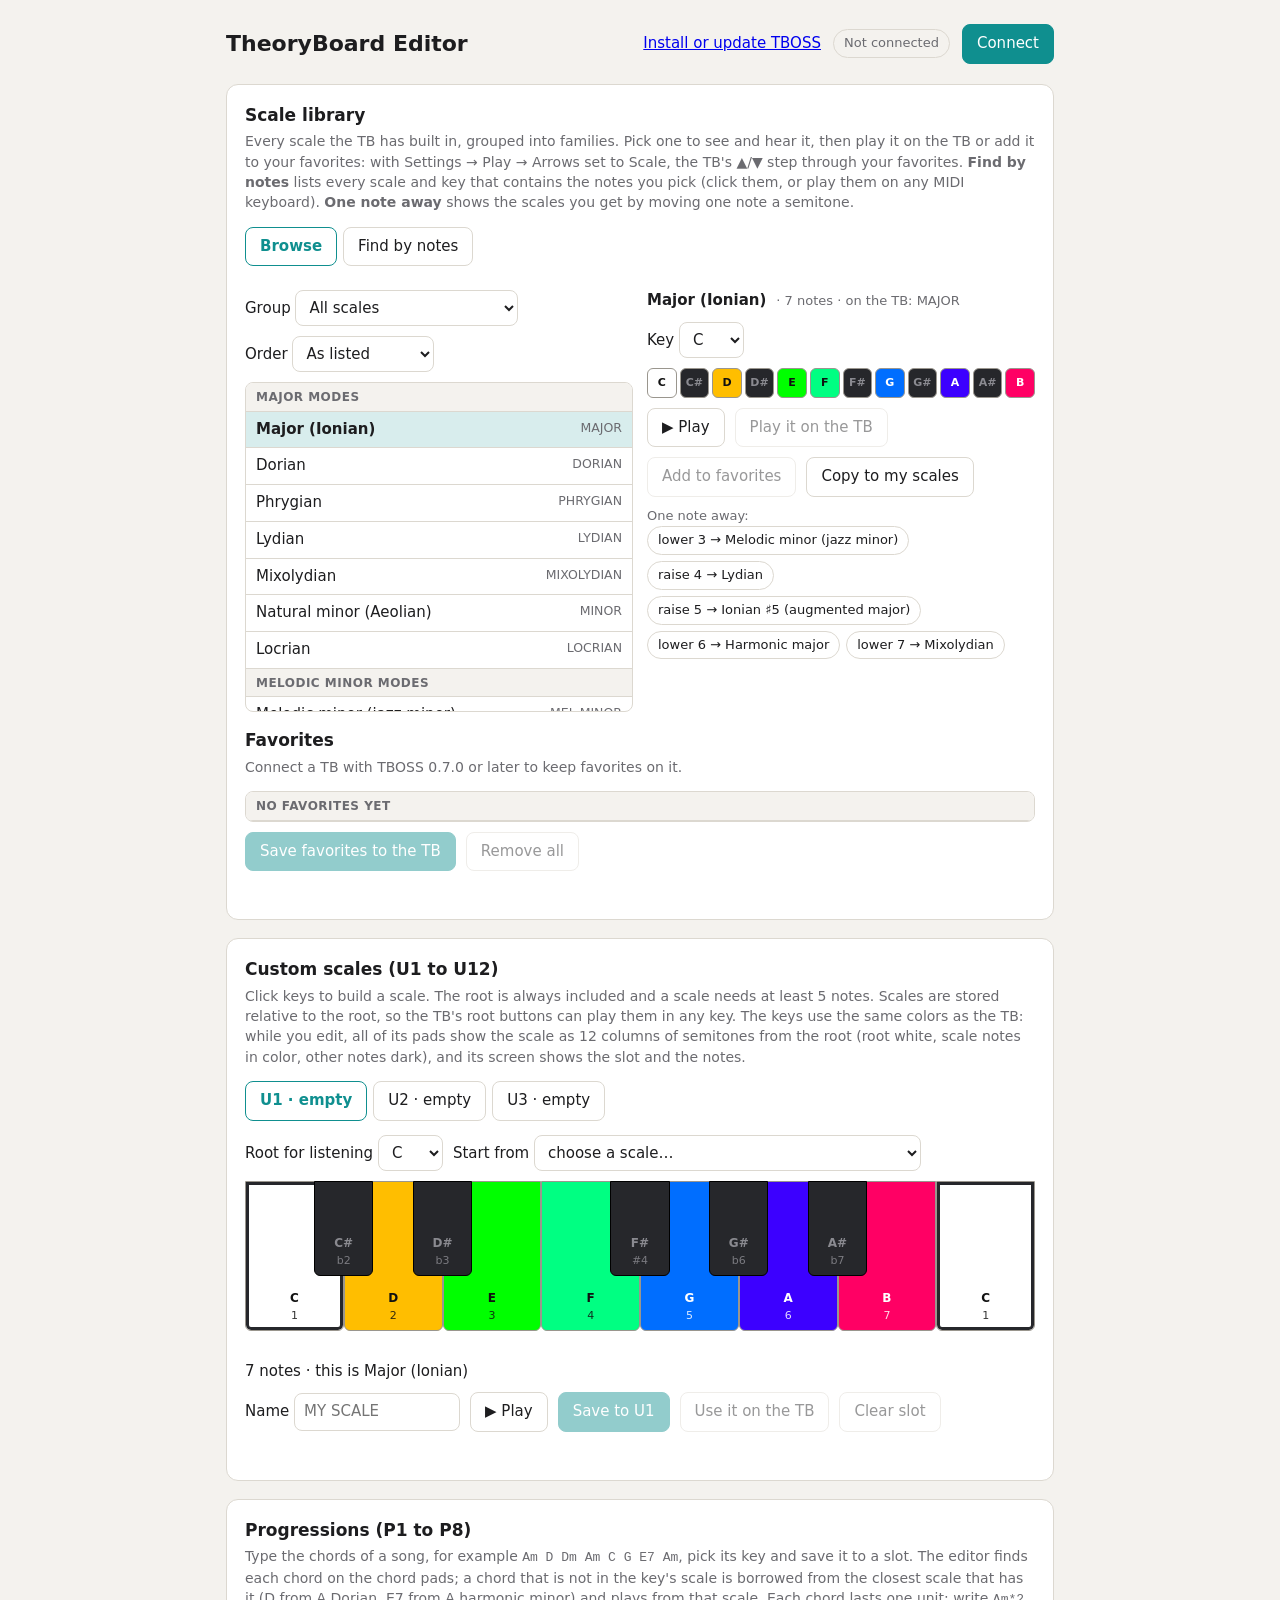
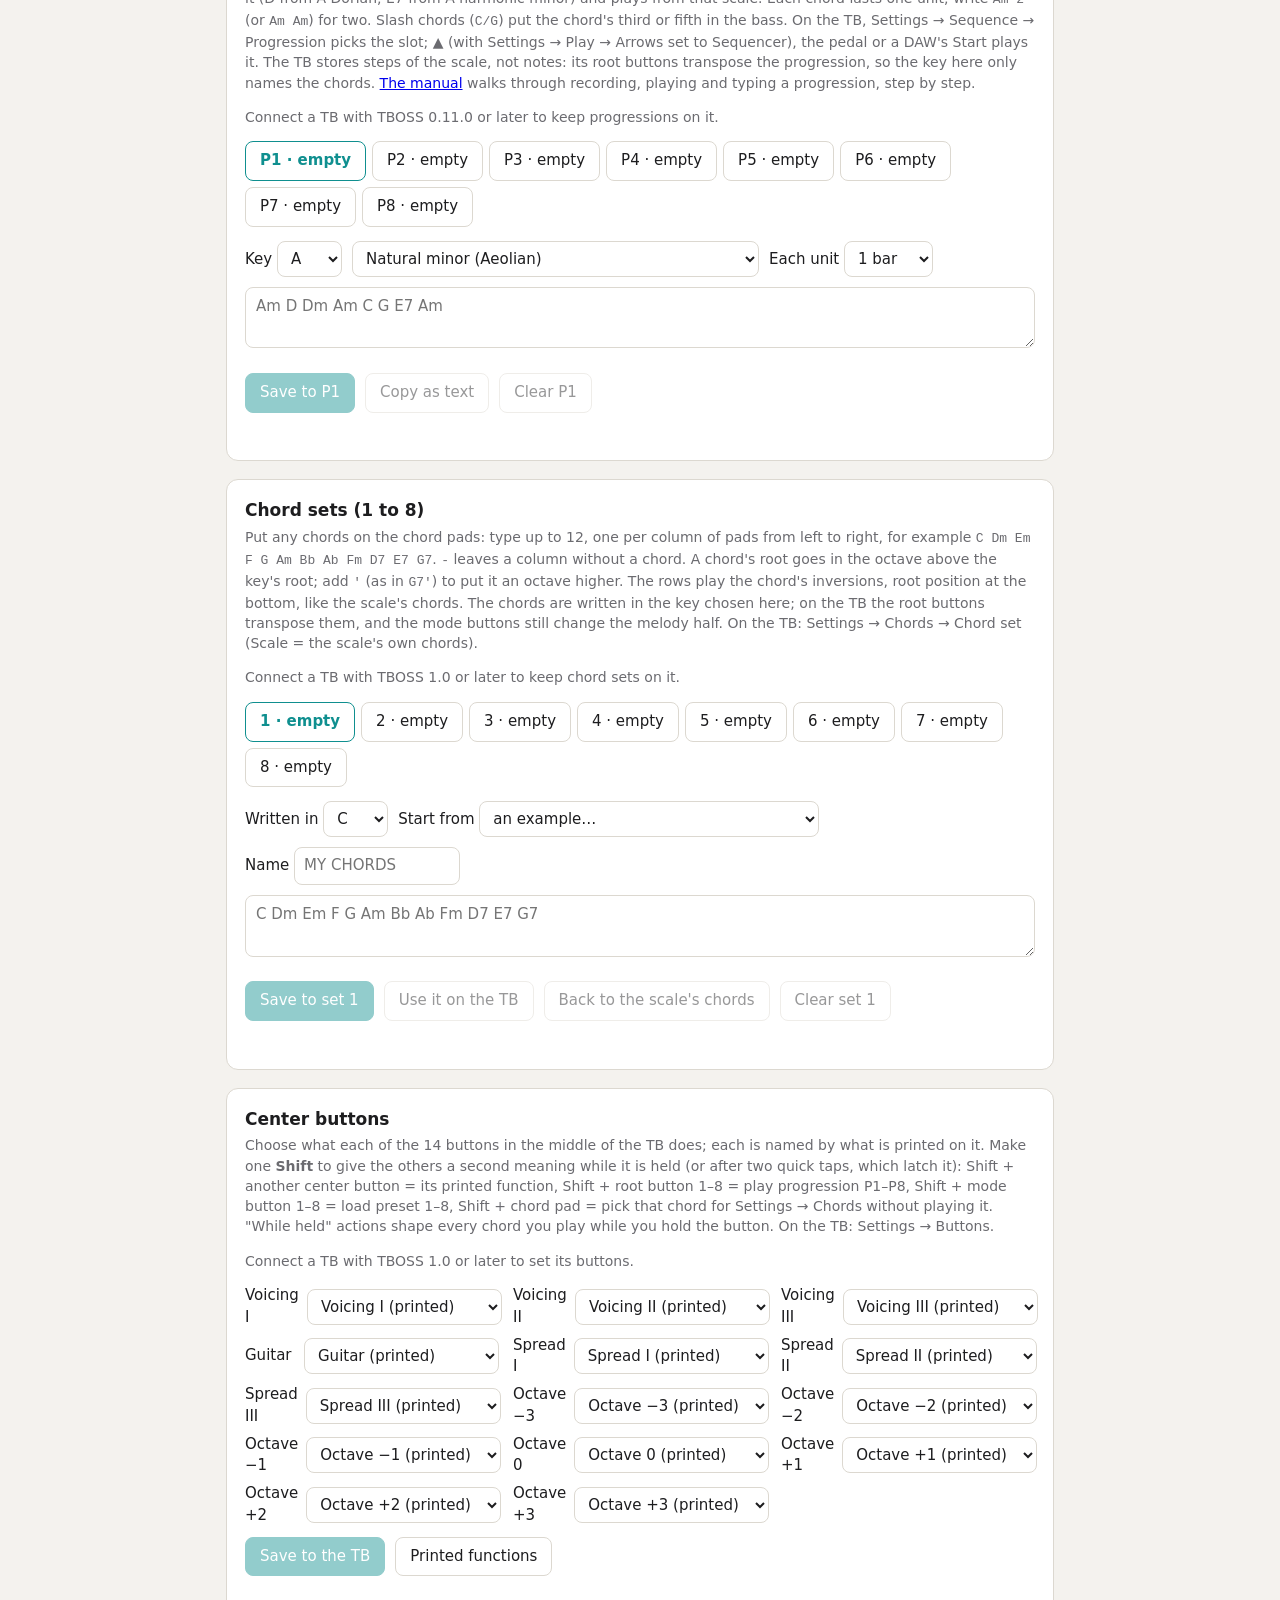
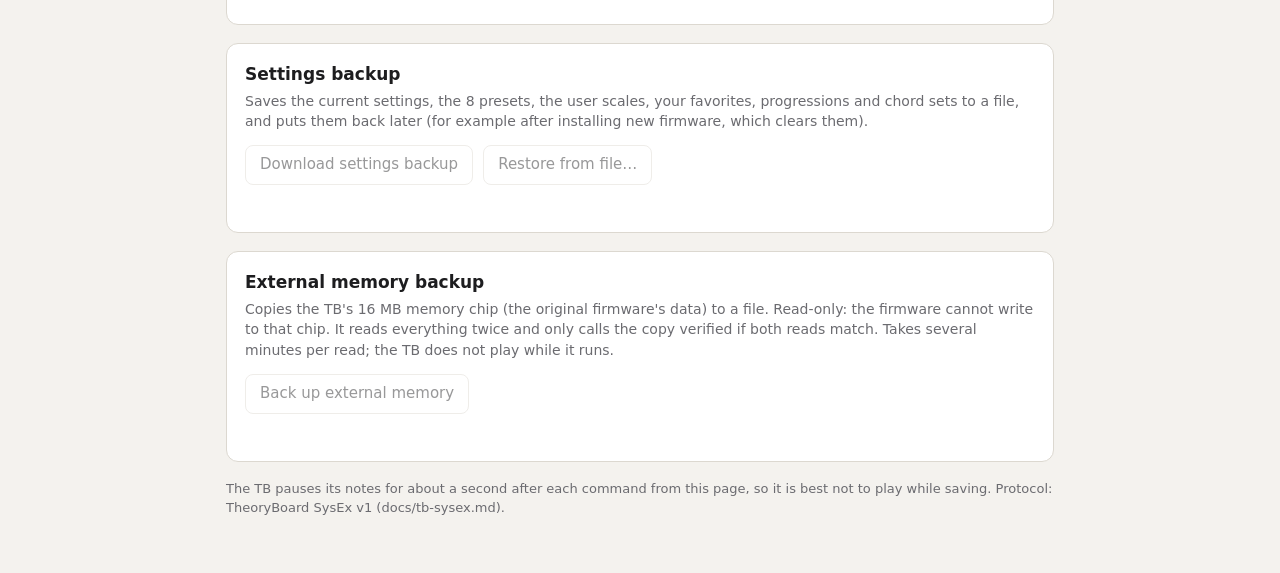
==== commit d01750d7: "Docs and web pages in American English" ====
--- a/webapp/index.html
+++ b/webapp/index.html
@@ -1,6 +1,6 @@
 <!doctype html>
-<!-- SPDX-License-Identifier: GPL-3.0-or-later - TheoryBoard editor: the scale library and favourites,
-     user scales, chord progressions, chord sets, the centre buttons, settings backup and external-memory
+<!-- SPDX-License-Identifier: GPL-3.0-or-later - TheoryBoard editor: the scale library and favorites,
+     user scales, chord progressions, chord sets, the center buttons, settings backup and external-memory
      backup over Web MIDI SysEx
      (protocol: tb-protocol.js, docs/tb-sysex.md; scale list: tb-scales.js from scripts/gen_scales.py;
      chord names: tb-chords.js).
@@ -47,8 +47,8 @@
     font-size: 12px; font-weight: 600; }
   .key.white { height: 150px; background: var(--white-key); color: #333; z-index: 1; }
   .key.black { height: 95px; background: var(--black-key); color: #ddd; z-index: 2; border-color: #000; }
-  /* Same colours as the board's pads in editor view: root white, scale notes in their
-     rainbow colour (tb-protocol.js PAD_HUES), other notes nearly dark. */
+  /* Same colors as the board's pads in editor view: root white, scale notes in their
+     rainbow color (tb-protocol.js PAD_HUES), other notes nearly dark. */
   .key.off { background: #26272b; color: #8a8a90; border-color: #000; }
   .key.root { cursor: default; box-shadow: inset 0 0 0 3px #26272b; }
   .key.outside { opacity: .25; cursor: default; }
@@ -93,7 +93,7 @@
   .chord b { font-size: 16px; } .chord small { color: var(--muted); font-size: 12px; }
   .chord.borrowed { border-color: var(--accent); }
   .chord.empty { opacity: .45; }
-  /* Centre buttons: the panel's printed function and what it does now. */
+  /* Center buttons: the panel's printed function and what it does now. */
   .buttons { display: grid; grid-template-columns: repeat(auto-fill, minmax(250px, 1fr)); gap: 6px 14px; margin: 8px 0; }
   .buttons label { display: flex; justify-content: space-between; align-items: center; gap: 8px; }
   .buttons label.changed span { color: var(--accent); font-weight: 600; }
@@ -116,7 +116,7 @@
   <section id="library">
     <h2>Scale library</h2>
     <p class="hint">Every scale the TB has built in, grouped into families. Pick one to see and hear it, then play it on the TB or
-      add it to your favourites: with Settings → Play → Arrows set to Scale, the TB's ▲/▼ step through your favourites.
+      add it to your favorites: with Settings → Play → Arrows set to Scale, the TB's ▲/▼ step through your favorites.
       <b>Find by notes</b> lists every scale and key that contains the notes you pick (click them, or play them on any MIDI
       keyboard). <b>One note away</b> shows the scales you get by moving one note a semitone.</p>
     <div class="tabs" role="tablist">
@@ -142,7 +142,7 @@
         <div class="row">
           <button id="libPlay">▶ Play</button>
           <button id="libUse" disabled>Play it on the TB</button>
-          <button id="libFav" disabled>Add to favourites</button>
+          <button id="libFav" disabled>Add to favorites</button>
           <button id="libCopy">Copy to my scales</button>
         </div>
         <div class="facts">One note away:</div>
@@ -150,11 +150,11 @@
         <div class="status" id="libStatus"></div>
       </div>
     </div>
-    <h2 style="margin-top:16px">Favourites <small class="facts" id="favCount"></small></h2>
-    <p class="hint" id="favHint">Connect a TB with TBOSS 0.7.0 or later to keep favourites on it.</p>
+    <h2 style="margin-top:16px">Favorites <small class="facts" id="favCount"></small></h2>
+    <p class="hint" id="favHint">Connect a TB with TBOSS 0.7.0 or later to keep favorites on it.</p>
     <div class="list" id="favList"></div>
     <div class="row">
-      <button id="favSave" class="primary" disabled>Save favourites to the TB</button>
+      <button id="favSave" class="primary" disabled>Save favorites to the TB</button>
       <button id="favClear" disabled>Remove all</button>
     </div>
     <div class="status" id="favStatus"></div>
@@ -164,8 +164,8 @@
     <h2>Custom scales (U1 to U12)</h2>
     <p class="hint">Click keys to build a scale. The root is always included and a scale needs at least 5 notes.
       Scales are stored relative to the root, so the TB's root buttons can play them in any key.
-      The keys use the same colours as the TB: while you edit, all of its pads show the scale as 12 columns of
-      semitones from the root (root white, scale notes in colour, other notes dark), and its screen shows the slot and
+      The keys use the same colors as the TB: while you edit, all of its pads show the scale as 12 columns of
+      semitones from the root (root white, scale notes in color, other notes dark), and its screen shows the slot and
       the notes.</p>
     <div class="tabs" role="tablist" id="slotTabs"></div>
     <div class="row">
@@ -238,11 +238,11 @@
     <div class="status" id="setStatus"></div>
   </section>
 
-  <section id="centre">
-    <h2>Centre buttons</h2>
+  <section id="center">
+    <h2>Center buttons</h2>
     <p class="hint">Choose what each of the 14 buttons in the middle of the TB does; each is named by what is printed on it.
       Make one <b>Shift</b> to give the others a second meaning while it is held (or after two quick taps, which latch it):
-      Shift + another centre button = its printed function, Shift + root button 1–8 = play progression P1–P8, Shift + mode
+      Shift + another center button = its printed function, Shift + root button 1–8 = play progression P1–P8, Shift + mode
       button 1–8 = load preset 1–8, Shift + chord pad = pick that chord for Settings → Chords without playing it.
       "While held" actions shape every chord you play while you hold the button. On the TB: Settings → Buttons.</p>
     <p class="hint" id="btnHint">Connect a TB with TBOSS 1.0 or later to set its buttons.</p>
@@ -256,7 +256,7 @@
 
   <section>
     <h2>Settings backup</h2>
-    <p class="hint">Saves the current settings, the 8 presets, the user scales, your favourites, progressions and chord sets to a file, and puts them back later
+    <p class="hint">Saves the current settings, the 8 presets, the user scales, your favorites, progressions and chord sets to a file, and puts them back later
       (for example after installing new firmware, which clears them).</p>
     <div class="row">
       <button id="backup" disabled>Download settings backup</button>
@@ -331,7 +331,7 @@
   }
   try {
     await loadSlots();
-    await loadFavourites();
+    await loadFavorites();
     await loadChordSets();
     await loadProgressions();
     await loadButtons();
@@ -403,7 +403,7 @@
     else if (isRoot || on) {
       const [r, g, b] = isRoot ? [255, 255, 255] : tb.PAD_HUES[pc];
       k.style.background = `rgb(${r}, ${g}, ${b})`;
-      k.style.color = 0.299 * r + 0.587 * g + 0.114 * b > 140 ? '#111' : '#fff'; // readable on light and dark colours
+      k.style.color = 0.299 * r + 0.587 * g + 0.114 * b > 140 ? '#111' : '#fff'; // readable on light and dark colors
       if (isRoot) k.classList.add('root');
     } else k.classList.add('off');
     k.innerHTML = inside ? `${NOTES[pc]}<small>${tb.INTERVALS[offset % 12]}</small>` : NOTES[pc];
@@ -522,7 +522,7 @@
 };
 
 
-// ---- scale library, find by notes, one note away, favourites ---------------------------------
+// ---- scale library, find by notes, one note away, favorites ---------------------------------
 const lib = { mode: 'browse', sel: tb.KNOWN_SCALES[0], find: 0, favs: [], favDirty: false, listeners: [] };
 const favSupported = () => !!state.info && tb.versionAtLeast(state.info.version, 0, 7);
 // Built-in scales and the user slots that hold a scale (ids 12..23).
@@ -586,7 +586,7 @@
     strip.appendChild(d);
   }
   const near = $('libNear'); near.innerHTML = '';
-  const found = tb.neighbours(s.mask, libScales());
+  const found = tb.neighbors(s.mask, libScales());
   if (!found.length) near.textContent = 'none of the listed scales';
   for (const n of found) {
     const b = document.createElement('button');
@@ -599,8 +599,8 @@
 function refreshLib() {
   const connected = !!state.info;
   $('libUse').disabled = !connected || !lib.sel;
-  $('libFav').disabled = !favSupported() || !lib.sel || lib.favs.includes(lib.sel.id) || lib.favs.length >= tb.FAVOURITES;
-  $('libFav').textContent = lib.sel && lib.favs.includes(lib.sel.id) ? 'In your favourites' : 'Add to favourites';
+  $('libFav').disabled = !favSupported() || !lib.sel || lib.favs.includes(lib.sel.id) || lib.favs.length >= tb.FAVORITES;
+  $('libFav').textContent = lib.sel && lib.favs.includes(lib.sel.id) ? 'In your favorites' : 'Add to favorites';
   $('favSave').disabled = !favSupported() || !lib.favDirty;
   $('favClear').disabled = !favSupported() || !lib.favs.length;
   $('findListen').disabled = !state.access;
@@ -677,10 +677,10 @@
 let favDrag = -1;
 function drawFavs() {
   const list = $('favList'); list.innerHTML = '';
-  $('favCount').textContent = favSupported() ? `${lib.favs.length} of ${tb.FAVOURITES}${lib.favDirty ? ' · not saved yet' : ''}` : '';
+  $('favCount').textContent = favSupported() ? `${lib.favs.length} of ${tb.FAVORITES}${lib.favDirty ? ' · not saved yet' : ''}` : '';
   $('favHint').textContent = favSupported()
     ? 'The order here is the order ▲/▼ step through on the TB. Add scales above (your own U1 to U12 too), then save.'
-    : 'Connect a TB with TBOSS 0.7.0 or later to keep favourites on it.';
+    : 'Connect a TB with TBOSS 0.7.0 or later to keep favorites on it.';
   lib.favs.forEach((id, i) => {
     const row = document.createElement('div'); row.className = 'fav'; row.draggable = true;
     row.title = 'Drag to reorder';
@@ -714,20 +714,20 @@
     }
     list.appendChild(row);
   });
-  if (!lib.favs.length) { const d = document.createElement('div'); d.className = 'group'; d.textContent = 'No favourites yet'; list.appendChild(d); }
+  if (!lib.favs.length) { const d = document.createElement('div'); d.className = 'group'; d.textContent = 'No favorites yet'; list.appendChild(d); }
   refreshLib();
 }
-async function loadFavourites() {
+async function loadFavorites() {
   lib.favs = []; lib.favDirty = false;
   if (favSupported()) {
-    const reply = await call(tb.getFavourites());
-    if (reply.status === 0) lib.favs = tb.favouritesFromWords(tb.decodeRecord(reply.data).words);
+    const reply = await call(tb.getFavorites());
+    if (reply.status === 0) lib.favs = tb.favoritesFromWords(tb.decodeRecord(reply.data).words);
     else if (reply.status !== 7) throw new Error(tb.STATUS[reply.status] || `status ${reply.status}`);
   }
   drawFavs(); drawLibList(); drawLibDetail();
 }
 $('favSave').onclick = async () => {
-  try { await ok(tb.setFavourites(lib.favs)); lib.favDirty = false; say('favStatus', `Saved ${lib.favs.length} favourites to the TB.`, 'good'); }
+  try { await ok(tb.setFavorites(lib.favs)); lib.favDirty = false; say('favStatus', `Saved ${lib.favs.length} favorites to the TB.`, 'good'); }
   catch (e) { say('favStatus', `Not saved: ${e.message}.`, 'err'); }
   drawFavs();
 };
@@ -887,7 +887,7 @@
 const sets = { slots: new Array(tb.CHORD_SETS).fill(null), slot: 0, current: null };
 const setsSupported = () => !!state.info && tb.versionAtLeast(state.info.version, 1, 0);
 const SET_EXAMPLES = [
-  ['Pop: the key and its neighbours', 'POP', 'C Dm Em F G Am Bb Ab Fm D7 E7 G7'],
+  ['Pop: the key and its neighbors', 'POP', 'C Dm Em F G Am Bb Ab Fm D7 E7 G7'],
   ['Jazz: sevenths and ii–V', 'JAZZ', 'Cmaj7 Dm7 Em7 Fmaj7 G7 Am7 Bm7b5 A7 D7 E7 Bb7 Ebmaj7'],
   ['Blues: dominant sevenths and ninths', 'BLUES', 'C7 F7 G7 C9 F9 G9 Am7 D7 Eb7 Bb7 E7 A7'],
   ['Minor: A minor with its borrowed chords', 'A MINOR', 'Am Bdim C Dm Em E7 F G Fm Bb Dm7 Gsus4'],
@@ -1018,7 +1018,7 @@
   say('setStatus', message, kind);
 };
 
-// ---- centre buttons (1.0.0) ---------------------------------------------------------
+// ---- center buttons (1.0.0) ---------------------------------------------------------
 // loaded: what the TB had when the panel was read; all: "Printed functions" resets every button.
 const btn = { actions: tb.BUTTONS.map((_, i) => i), loaded: tb.BUTTONS.map((_, i) => i), all: false };
 function drawButtons() {
@@ -1081,7 +1081,7 @@
     const records = await tb.readRecords(call, userSlots(), favSupported(), progSupported(), setsSupported());
     download(`theoryboard-settings-${stamp()}.json`,
       JSON.stringify(tb.makeBackup(records, state.info && state.info.version), null, 1), 'application/json');
-    say('settingsStatus', `Backup saved: ${records.length} records (settings, presets, user scales, favourites, progressions and chord sets).`, 'good');
+    say('settingsStatus', `Backup saved: ${records.length} records (settings, presets, user scales, favorites, progressions and chord sets).`, 'good');
   } catch (e) { say('settingsStatus', `Backup failed: ${e.message}.`, 'err'); }
 };
 $('restorePick').onclick = () => $('restoreFile').click();
@@ -1091,7 +1091,7 @@
   try {
     const result = await tb.writeRecords(call, tb.parseBackup(await file.text()), state.info && state.info.version);
     // The panels show what the board has now; then the result (it ends the restore).
-    await loadSlots(); await loadFavourites(); await loadChordSets(); await loadProgressions(); await loadButtons();
+    await loadSlots(); await loadFavorites(); await loadChordSets(); await loadProgressions(); await loadButtons();
     say('settingsStatus', `Restored ${result.done} of ${result.total} records.` +
       (result.skipped.length ? ` Left out (this TBOSS doesn't have them): ${result.skipped.join(', ')}.` : '') +
       (result.failed.length ? ' Not restored: ' + result.failed.join('; ') : ''), result.failed.length ? 'err' : 'good');
@@ -1102,7 +1102,7 @@
 async function readNor(size, pass, total, image, compare) {
   const started = performance.now(); let mismatches = 0;
   for (let address = 0; address < size; address += tb.NOR_CHUNK) {
-    if (state.cancel) throw new Error('cancelled');
+    if (state.cancel) throw new Error('canceled');
     const length = Math.min(tb.NOR_CHUNK, size - address);
     let chunk = null, lastError = null;
     for (let attempt = 0; attempt < 3 && !chunk; attempt++) {
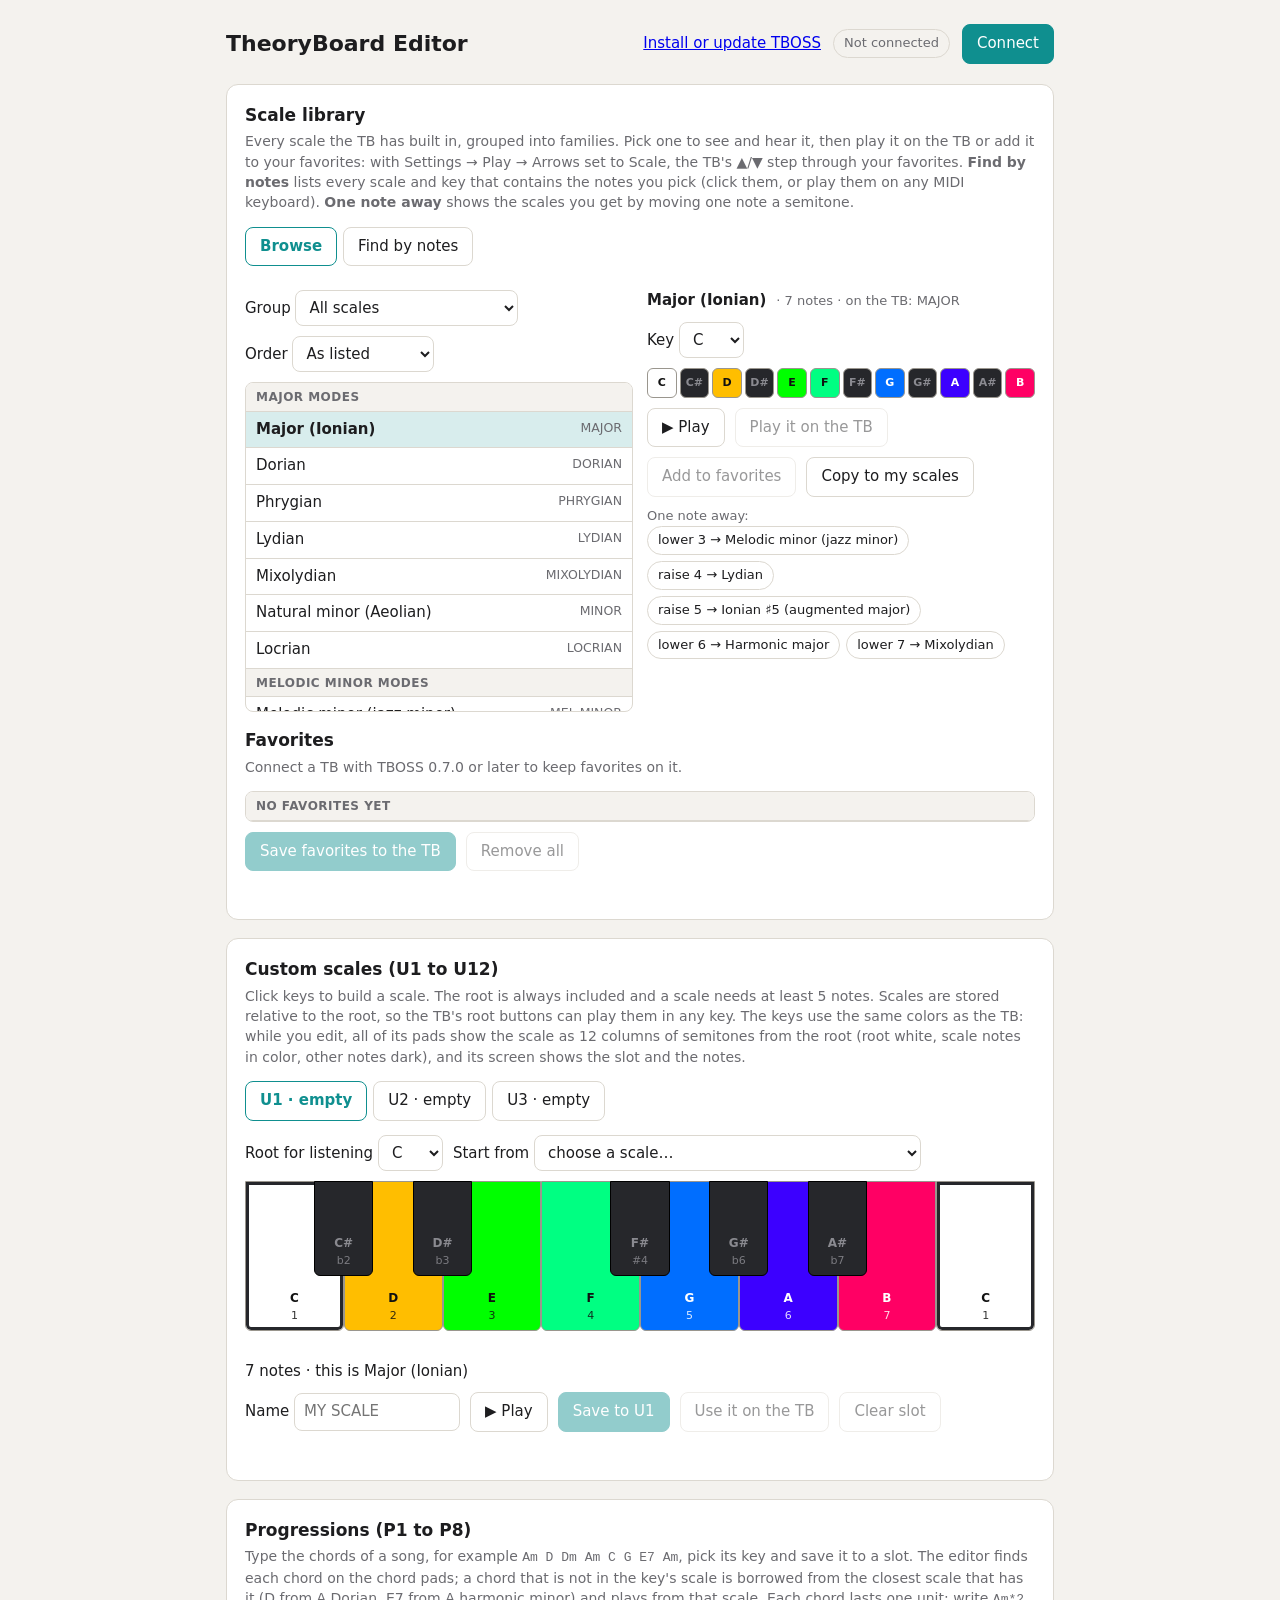
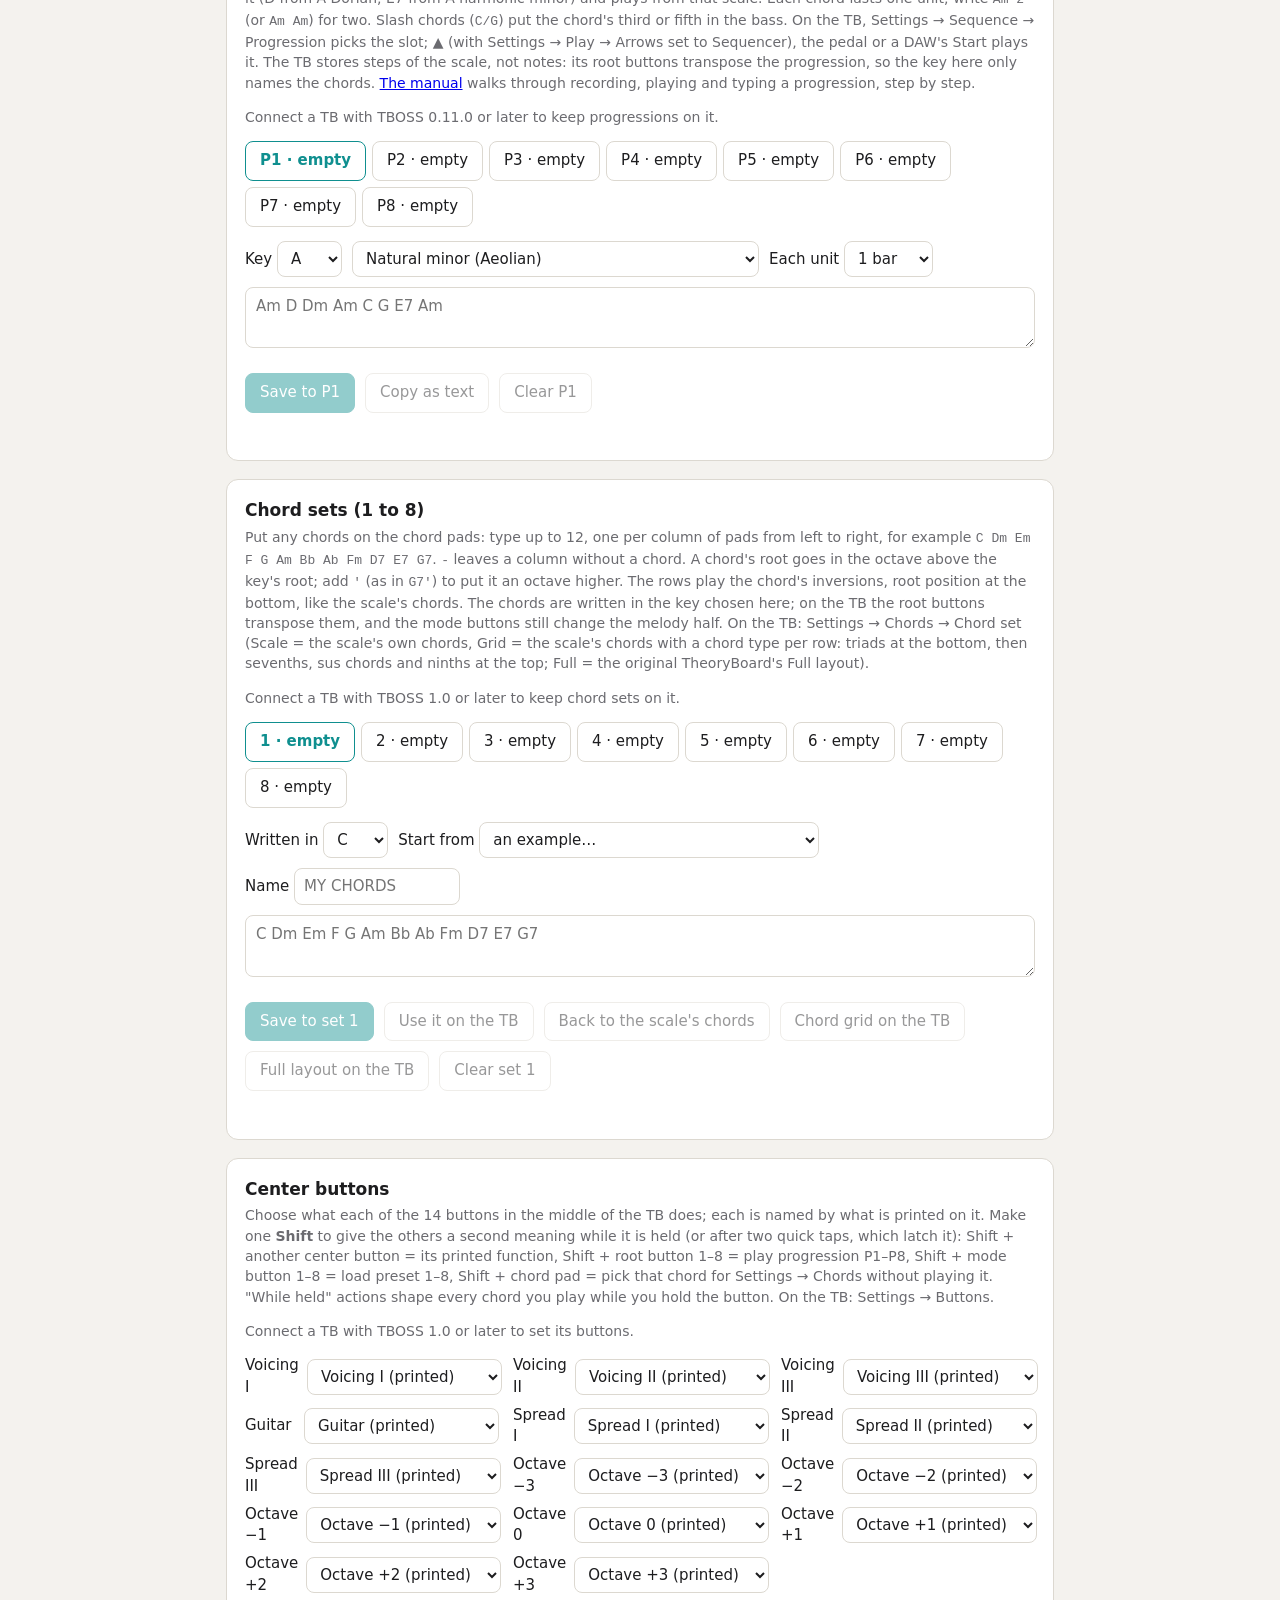
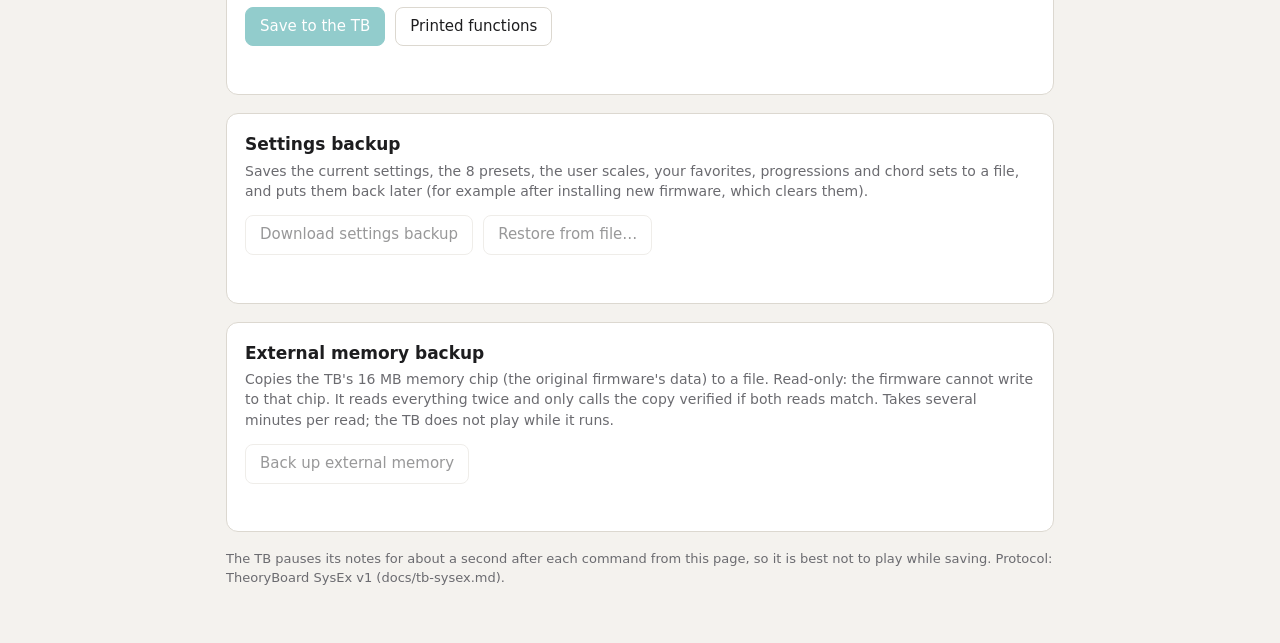
==== commit 30e62f65: "TBOSS 1.3.0 beta: chord grid and Full chord layout Two optional chord-pad layouts under Settings > C" ====
--- a/webapp/index.html
+++ b/webapp/index.html
@@ -219,7 +219,9 @@
       in the octave above the key's root; add <code>'</code> (as in <code>G7'</code>) to put it an octave higher. The rows
       play the chord's inversions, root position at the bottom, like the scale's chords. The chords are written in the
       key chosen here; on the TB the root buttons transpose them, and the mode buttons still change the melody half.
-      On the TB: Settings → Chords → Chord set (Scale = the scale's own chords).</p>
+      On the TB: Settings → Chords → Chord set (Scale = the scale's own chords, Grid = the scale's chords with a chord
+      type per row: triads at the bottom, then sevenths, sus chords and ninths at the top; Full = the original
+      TheoryBoard's Full layout).</p>
     <p class="hint" id="setHint">Connect a TB with TBOSS 1.0 or later to keep chord sets on it.</p>
     <div class="tabs" role="tablist" id="setTabs"></div>
     <div class="row">
@@ -233,6 +235,8 @@
       <button id="setSave" class="primary" disabled>Save to set 1</button>
       <button id="setUse" disabled>Use it on the TB</button>
       <button id="setOff" disabled>Back to the scale's chords</button>
+      <button id="setGrid" disabled title="The scale's chords with a chord type per row: triads, sevenths, sus, ninths from the bottom up">Chord grid on the TB</button>
+      <button id="setFull" disabled title="The original TheoryBoard's Full layout: each chord of the scale with its variations">Full layout on the TB</button>
       <button id="setClear" disabled>Clear set 1</button>
     </div>
     <div class="status" id="setStatus"></div>
@@ -957,6 +961,8 @@
   $('setSave').disabled = !on || !sets.current || state.busy;
   $('setUse').disabled = !on || !stored || state.busy;
   $('setOff').disabled = !on || state.busy;
+  $('setGrid').disabled = !on || state.busy;
+  $('setFull').disabled = !on || state.busy;
   $('setClear').disabled = !on || !stored || state.busy;
 }
 async function loadChordSets() {
@@ -997,6 +1003,14 @@
   const slot = sets.slot;
   try { await changeLive((w) => tb.withChordSet(w, slot + 1)); say('setStatus', `The chord pads play set ${slot + 1} now.`, 'good'); }
   catch (e) { say('setStatus', `Not changed: ${e.message}.`, 'err'); }
+};
+$('setGrid').onclick = async () => {
+  try { await changeLive((w) => tb.withChordSet(w, tb.GRID_CHORDS)); say('setStatus', 'The chord pads play the chord grid now: triads on the bottom row, then sevenths, sus chords and ninths.', 'good'); }
+  catch (e) { say('setStatus', `Not changed: ${e.message}${/not accepted/.test(e.message) ? ' (the chord grid needs TBOSS 1.3 or later)' : ''}.`, 'err'); }
+};
+$('setFull').onclick = async () => {
+  try { await changeLive((w) => tb.withChordSet(w, tb.FULL_CHORDS)); say('setStatus', 'The chord pads play the Full layout now.', 'good'); }
+  catch (e) { say('setStatus', `Not changed: ${e.message}${/not accepted/.test(e.message) ? ' (the Full layout needs TBOSS 1.3 or later)' : ''}.`, 'err'); }
 };
 $('setOff').onclick = async () => {
   try { await changeLive((w) => tb.withChordSet(w, 0)); say('setStatus', "The chord pads play the scale's chords again.", 'good'); }
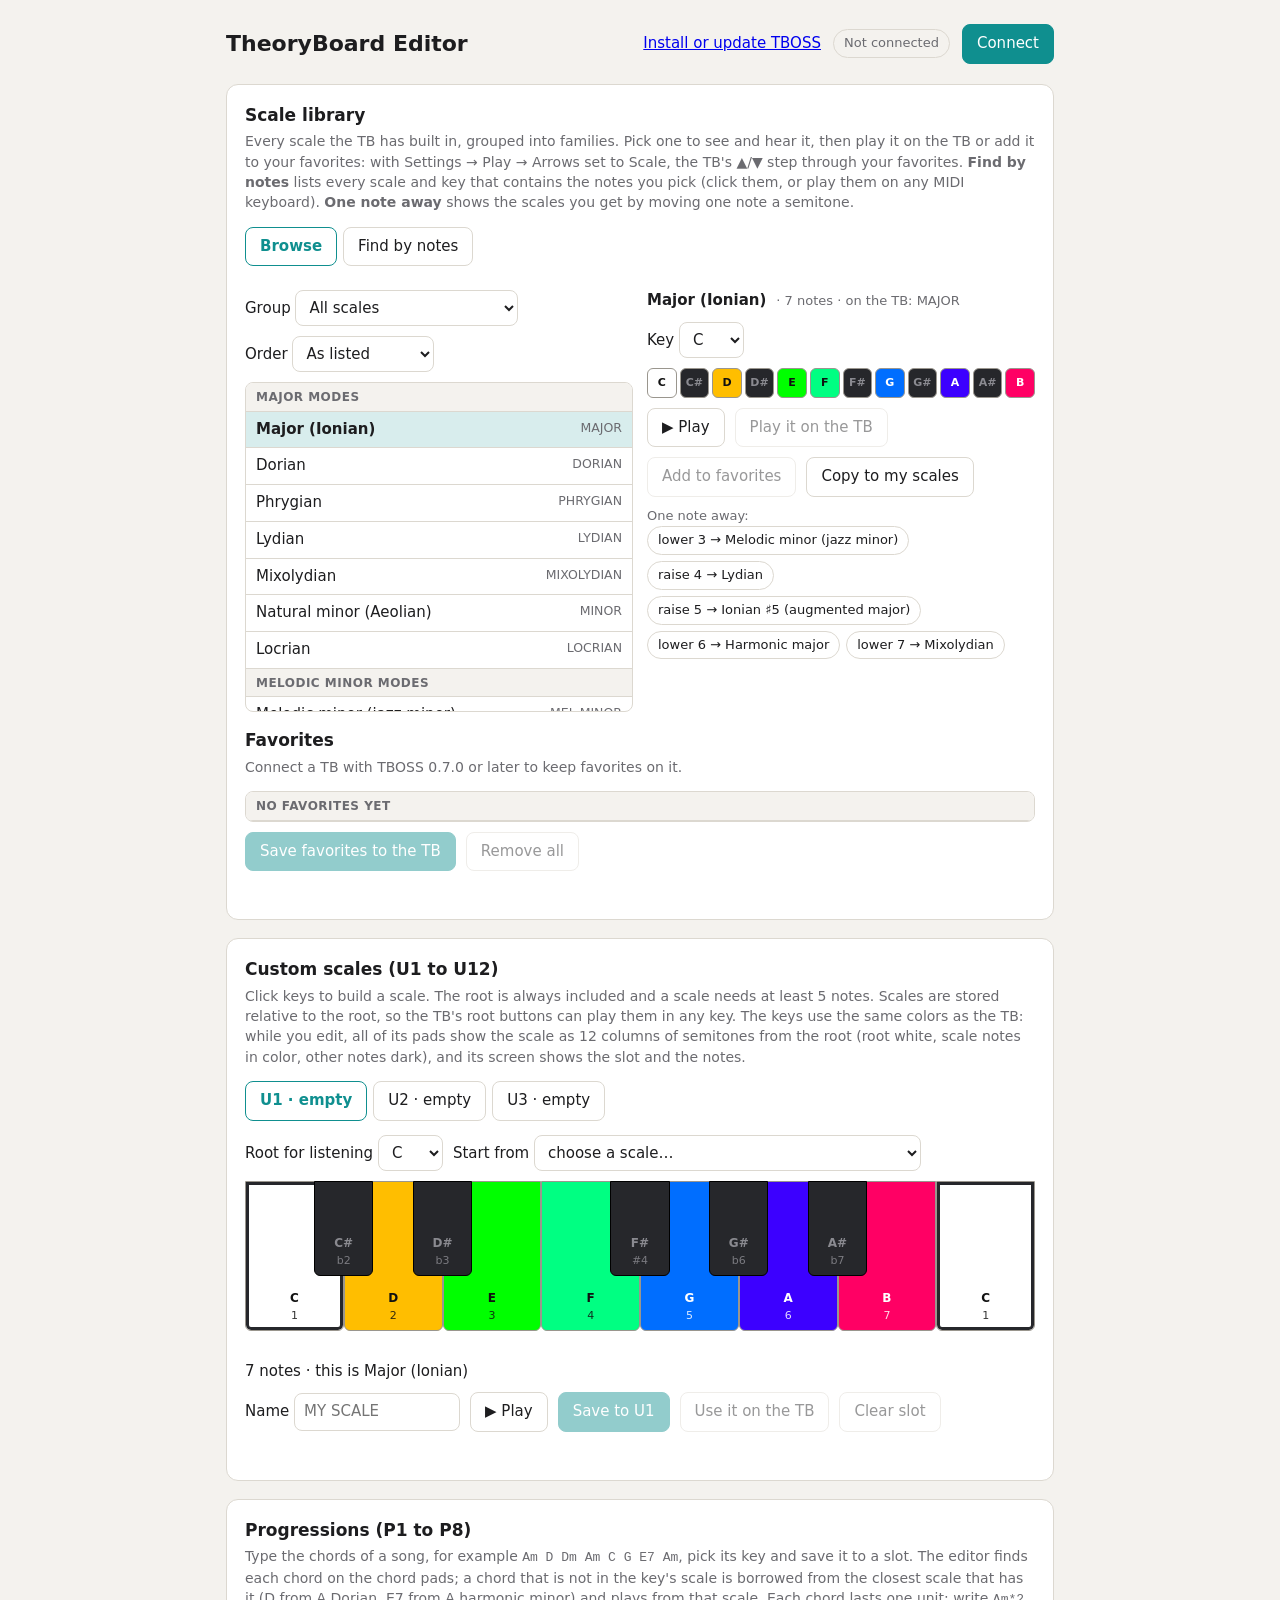
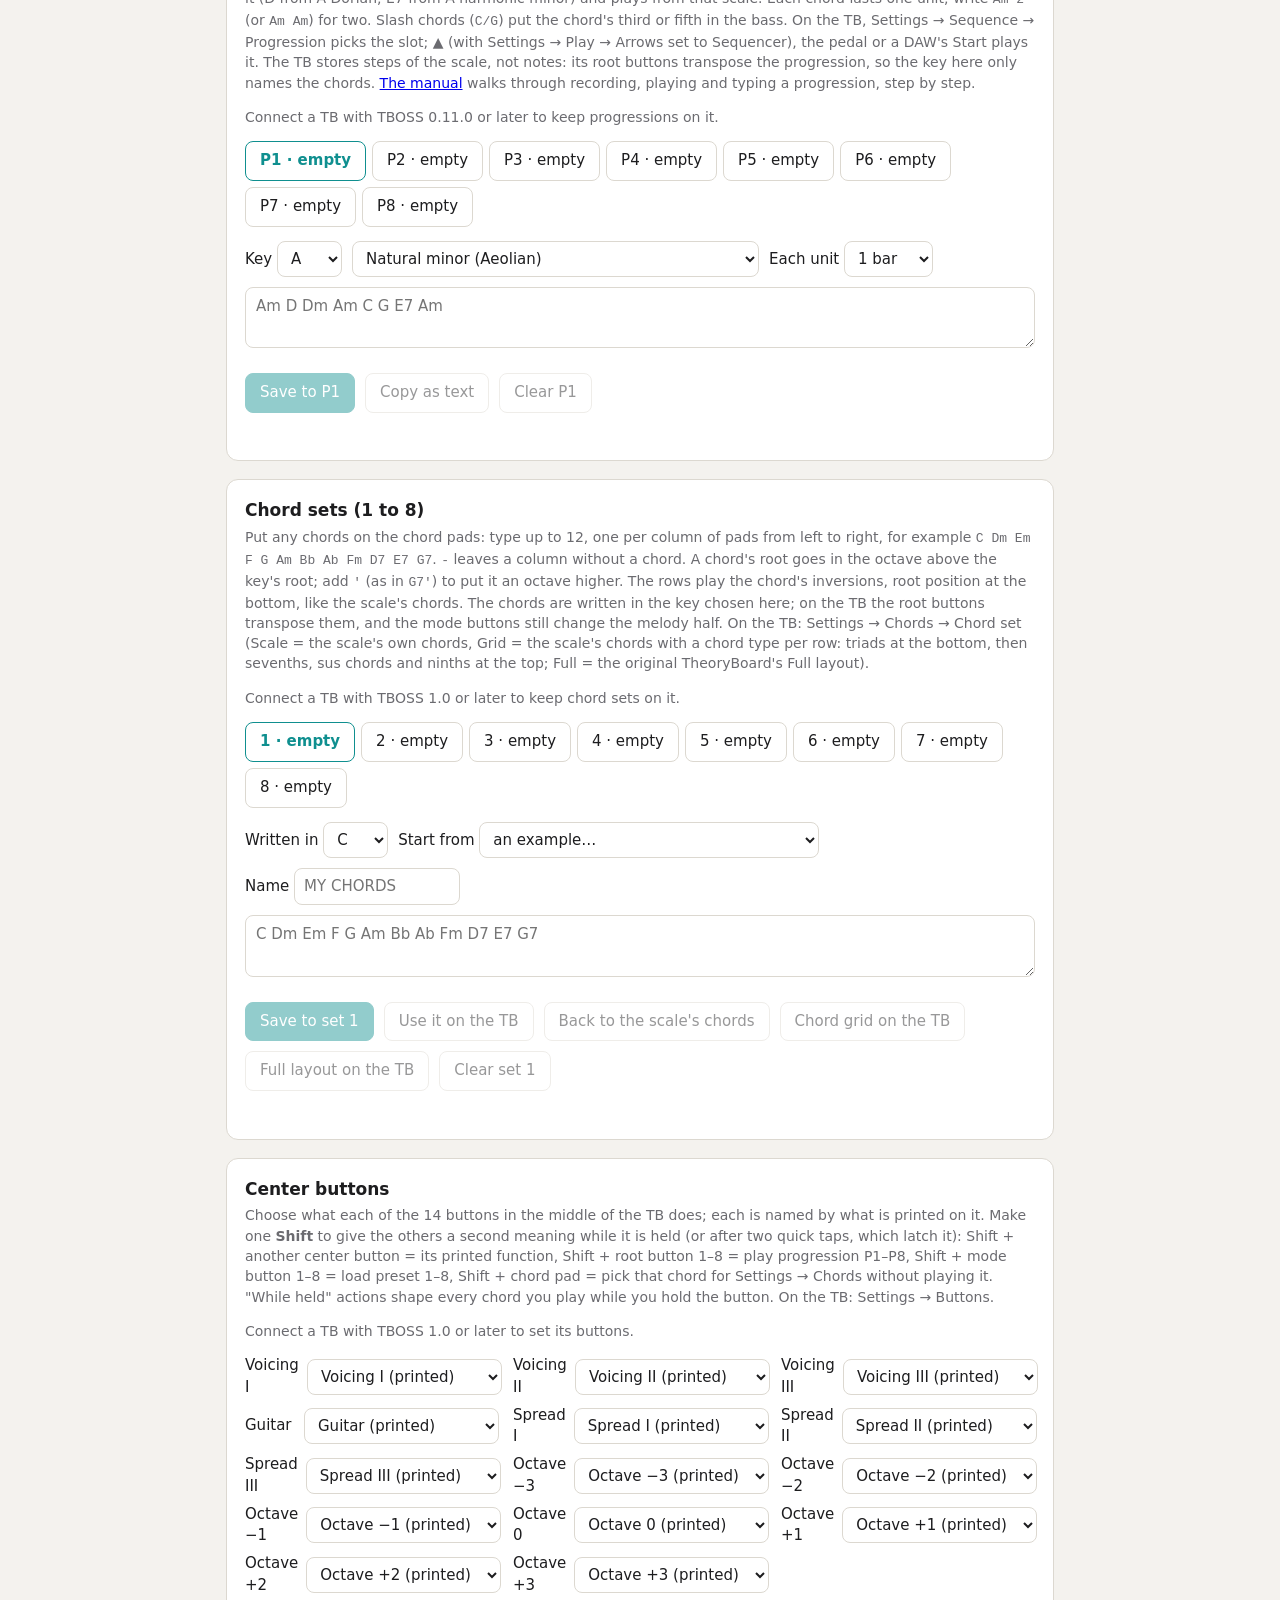
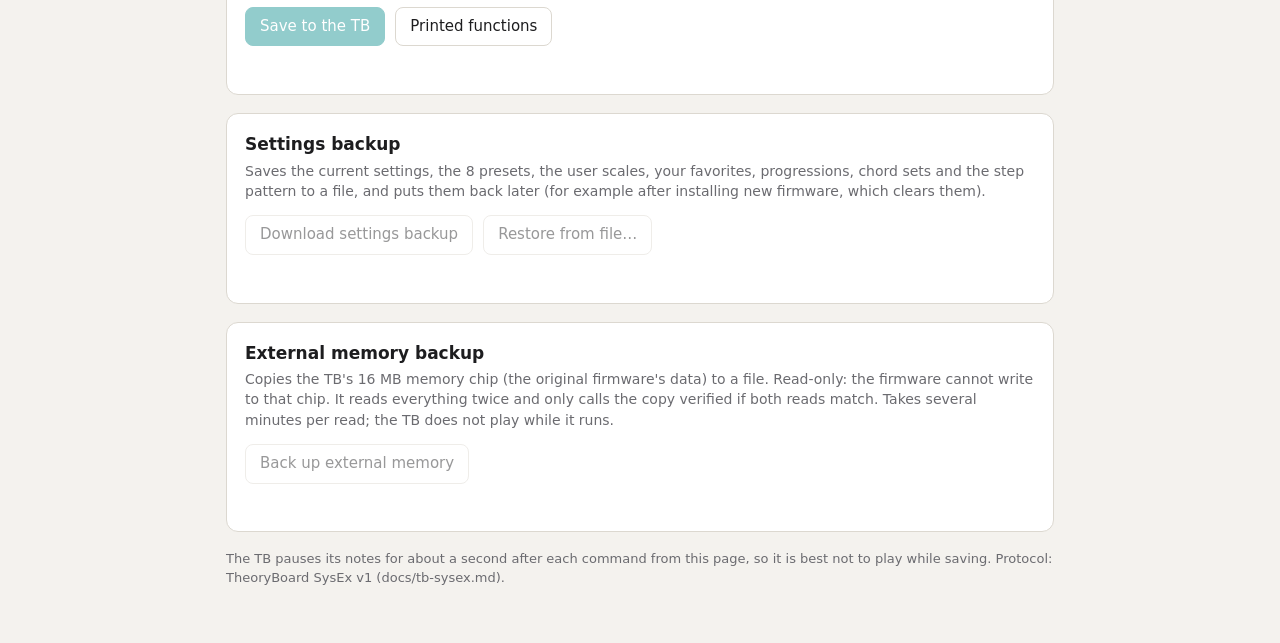
==== commit 67b7b0b1: "TBOSS 1.5.0 beta: step sequencer, faster pads, pedal fix, with 1.4 1.5: a four-lane step sequencer (" ====
--- a/webapp/index.html
+++ b/webapp/index.html
@@ -260,7 +260,7 @@
 
   <section>
     <h2>Settings backup</h2>
-    <p class="hint">Saves the current settings, the 8 presets, the user scales, your favorites, progressions and chord sets to a file, and puts them back later
+    <p class="hint">Saves the current settings, the 8 presets, the user scales, your favorites, progressions, chord sets and the step pattern to a file, and puts them back later
       (for example after installing new firmware, which clears them).</p>
     <div class="row">
       <button id="backup" disabled>Download settings backup</button>
@@ -890,6 +890,7 @@
 // semitones above the key's root (0..23); the key here only names the chords.
 const sets = { slots: new Array(tb.CHORD_SETS).fill(null), slot: 0, current: null };
 const setsSupported = () => !!state.info && tb.versionAtLeast(state.info.version, 1, 0);
+const lanesSupported = () => !!state.info && tb.versionAtLeast(state.info.version, 1, 5); // the step pattern (1.5.0)
 const SET_EXAMPLES = [
   ['Pop: the key and its neighbors', 'POP', 'C Dm Em F G Am Bb Ab Fm D7 E7 G7'],
   ['Jazz: sevenths and ii–V', 'JAZZ', 'Cmaj7 Dm7 Em7 Fmaj7 G7 Am7 Bm7b5 A7 D7 E7 Bb7 Ebmaj7'],
@@ -1040,7 +1041,8 @@
   tb.BUTTONS.forEach((label, i) => {
     const row = document.createElement('label'), name = document.createElement('span'), sel = document.createElement('select');
     name.textContent = label;
-    tb.ACTIONS.forEach((a, n) => sel.add(new Option(n === i ? `${a} (printed)` : a, n)));
+    const known = tb.actionsFor(state.info && state.info.version); // Pivot needs 1.4.0
+    tb.ACTIONS.forEach((a, n) => { if (n < known || n === btn.actions[i]) sel.add(new Option(n === i ? `${a} (printed)` : a, n)); });
     sel.value = String(btn.actions[i]);
     sel.onchange = () => { btn.actions[i] = +sel.value; row.classList.toggle('changed', btn.actions[i] !== i); refreshButtonsPanel(); };
     row.classList.toggle('changed', btn.actions[i] !== i);
@@ -1092,10 +1094,10 @@
 const stamp = () => new Date().toISOString().slice(0, 19).replace(/[:T]/g, '-');
 $('backup').onclick = async () => {
   try {
-    const records = await tb.readRecords(call, userSlots(), favSupported(), progSupported(), setsSupported());
+    const records = await tb.readRecords(call, userSlots(), favSupported(), progSupported(), setsSupported(), lanesSupported());
     download(`theoryboard-settings-${stamp()}.json`,
       JSON.stringify(tb.makeBackup(records, state.info && state.info.version), null, 1), 'application/json');
-    say('settingsStatus', `Backup saved: ${records.length} records (settings, presets, user scales, favorites, progressions and chord sets).`, 'good');
+    say('settingsStatus', `Backup saved: ${records.length} records (settings, presets, user scales, favorites, progressions, chord sets and the step pattern).`, 'good');
   } catch (e) { say('settingsStatus', `Backup failed: ${e.message}.`, 'err'); }
 };
 $('restorePick').onclick = () => $('restoreFile').click();
